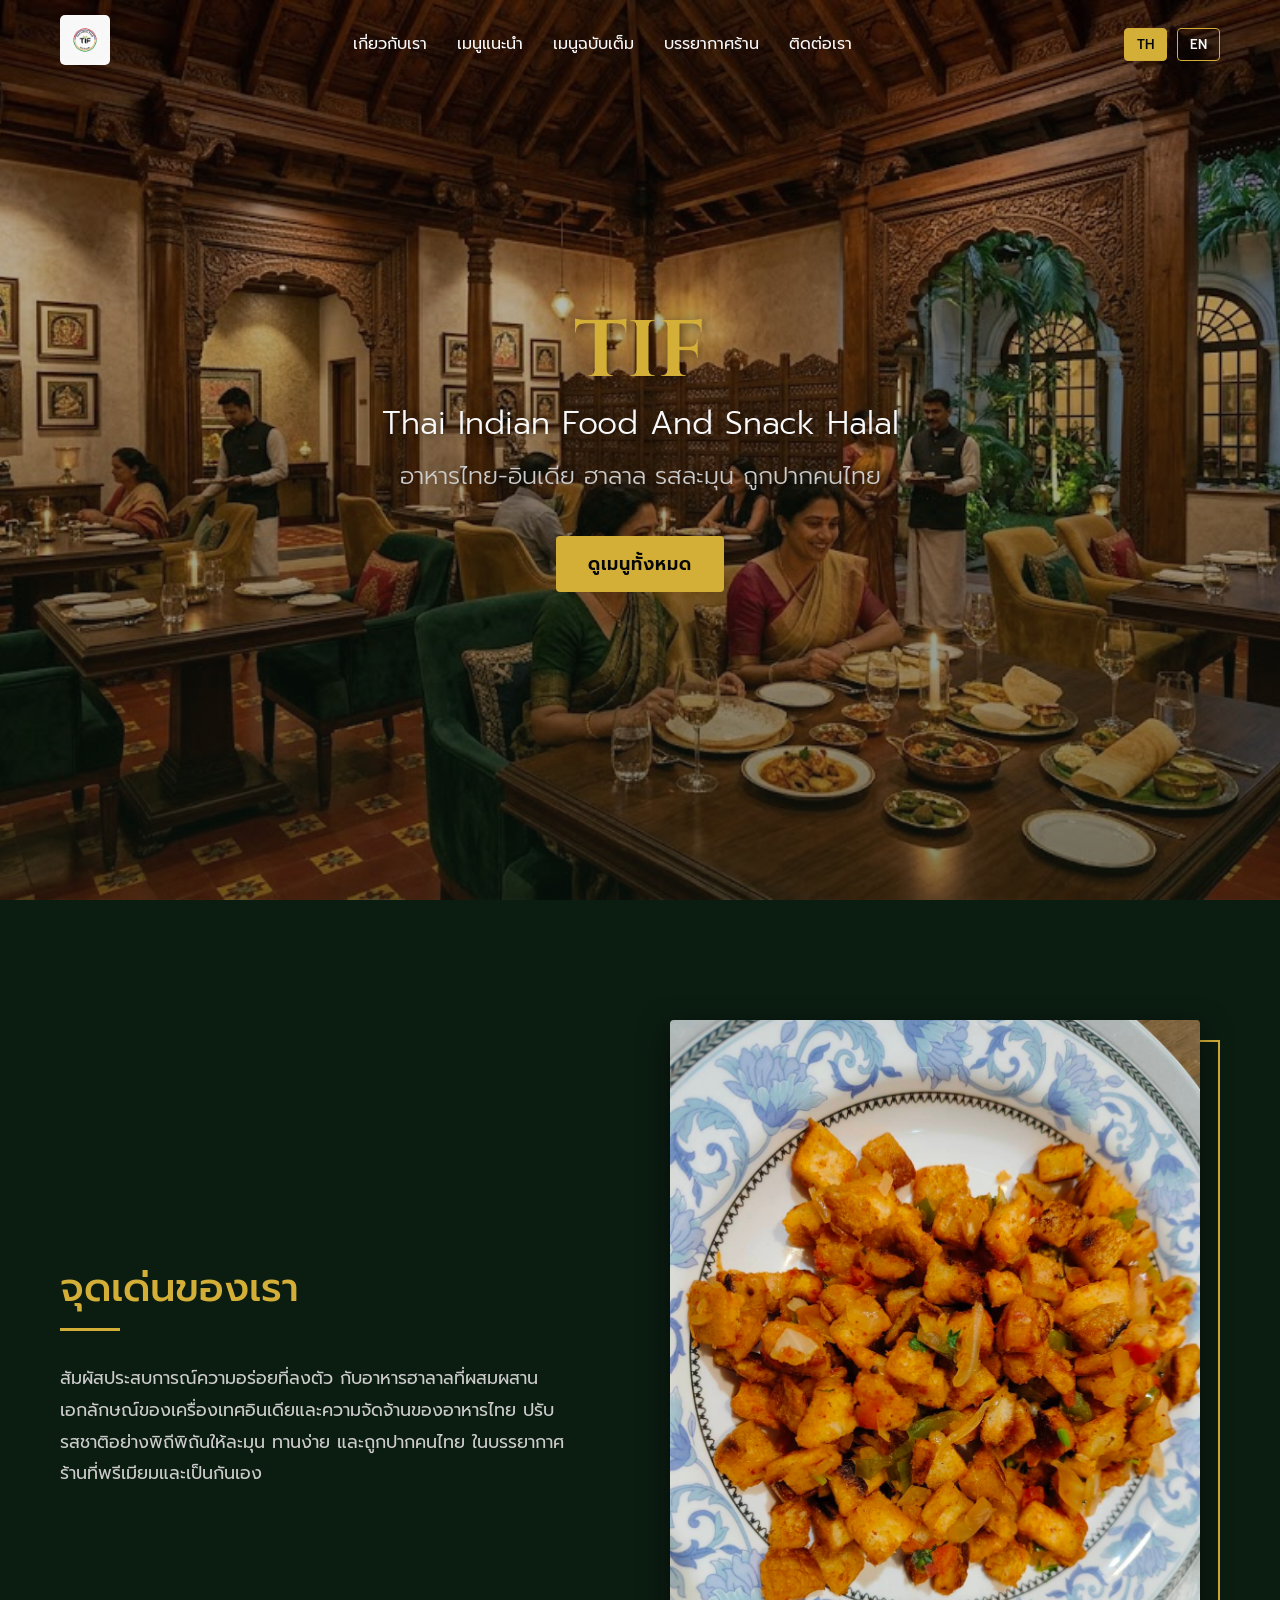
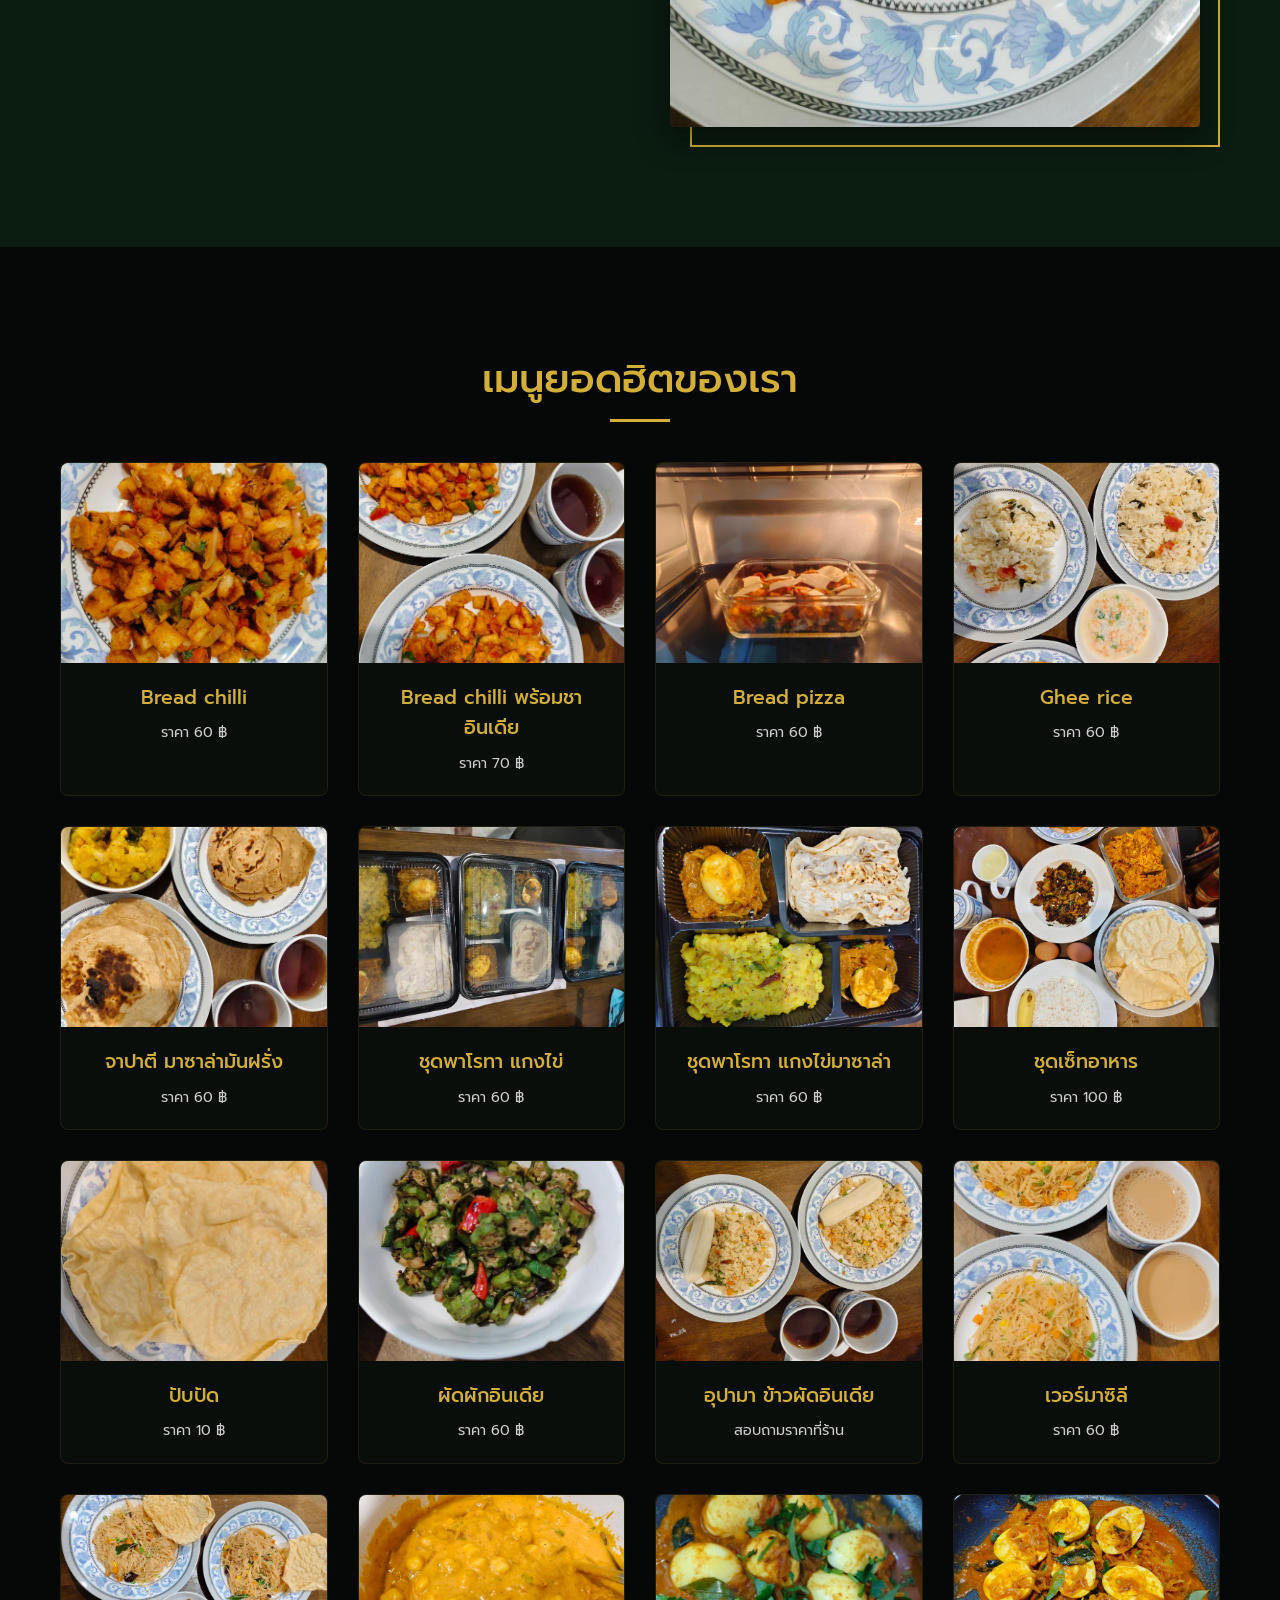
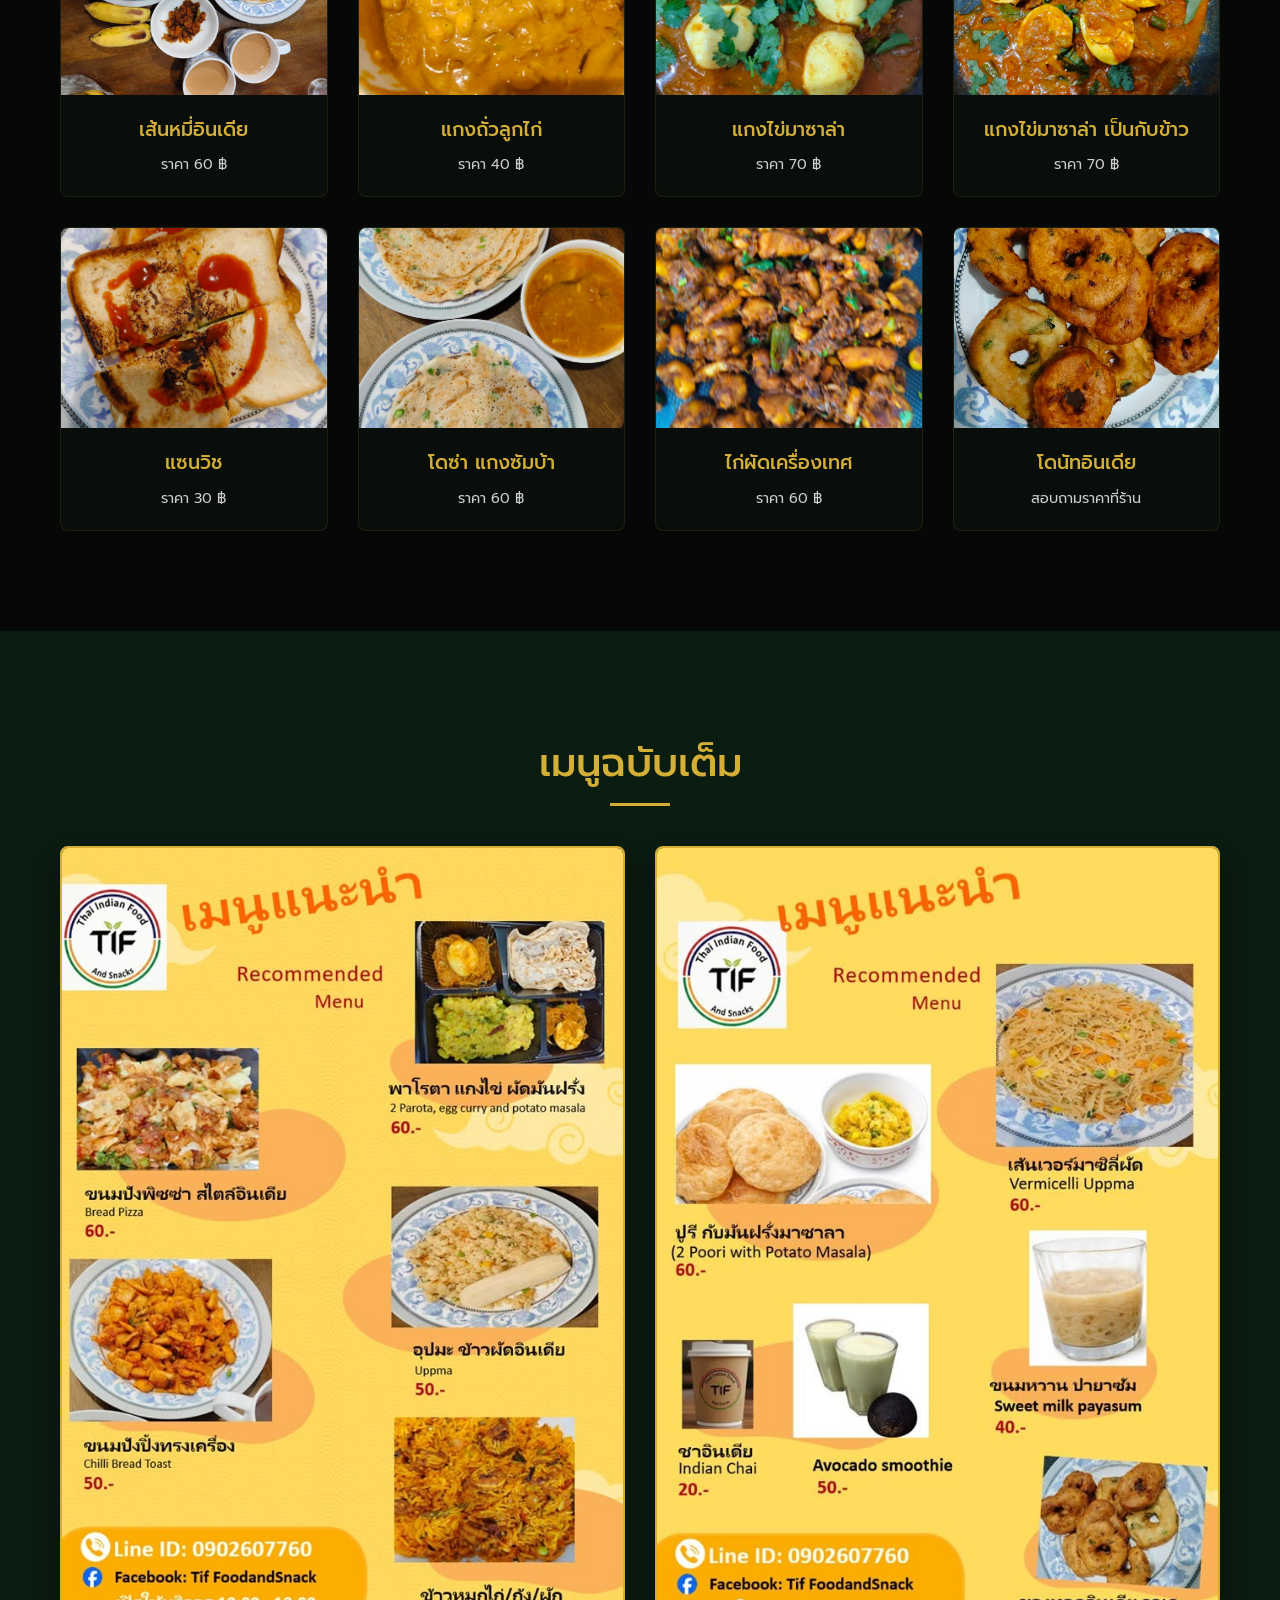
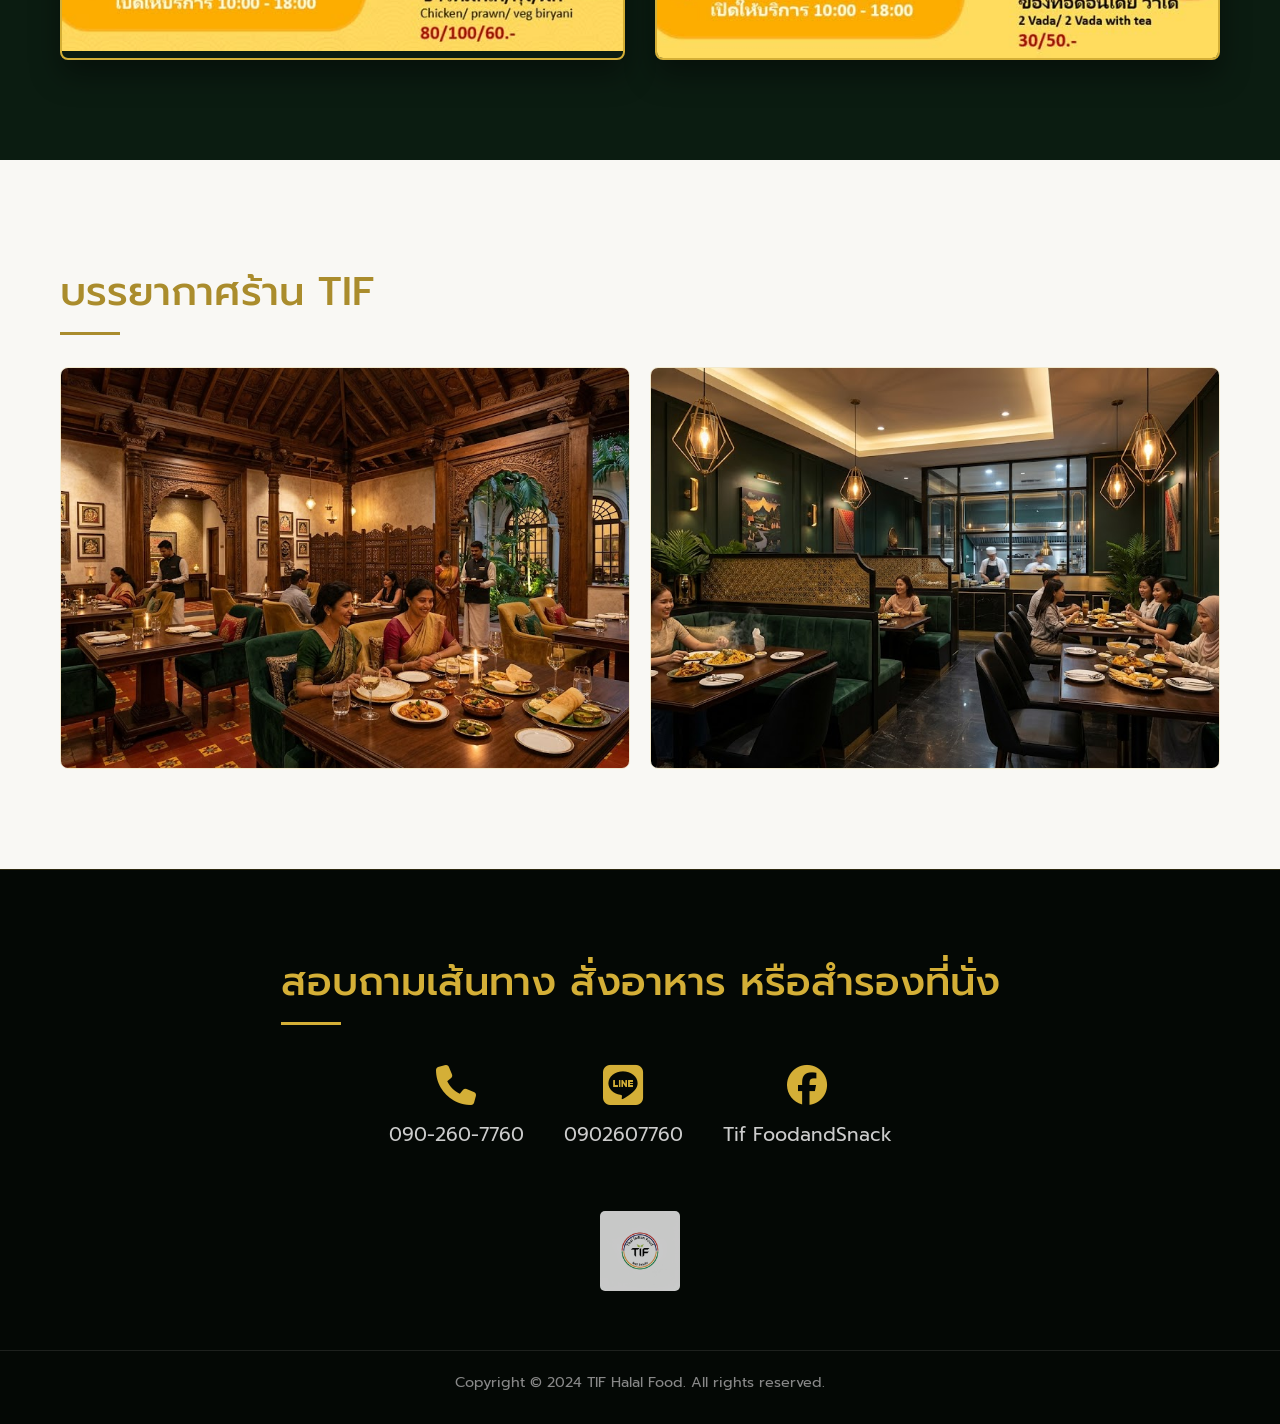
==== index.html @ 6d134c83 "first commit" ====
<!DOCTYPE html>
<html lang="th">
<head>
    <meta charset="UTF-8">
    <meta name="viewport" content="width=device-width, initial-scale=1.0">
    <title>TIF - Thai Indian Food And Snack Halal</title>
    <meta name="description" content="อาหารไทย-อินเดีย ฮาลาล รสละมุน ถูกปากคนไทย สัมผัสประสบการณ์ความอร่อยที่ลงตัวในบรรยากาศร้านที่พรีเมียม">
    <link rel="preconnect" href="https://fonts.googleapis.com">
    <link rel="preconnect" href="https://fonts.gstatic.com" crossorigin>
    <link href="https://fonts.googleapis.com/css2?family=Cinzel:wght@500;700&family=Prompt:wght@300;400;500;600&display=swap" rel="stylesheet">
    <link rel="stylesheet" href="https://cdnjs.cloudflare.com/ajax/libs/font-awesome/6.4.0/css/all.min.css">
    <link rel="stylesheet" href="style.css">
</head>
<body>
    <!-- Navbar -->
    <nav class="navbar">
        <div class="container nav-container">
            <a href="#" class="logo">
                <img src="LOGO.jpg" alt="TIF Logo">
            </a>
            <ul class="nav-links">
                <li><a href="#about" data-th="เกี่ยวกับเรา" data-en="About Us">เกี่ยวกับเรา</a></li>
                <li><a href="#recommended-menu" data-th="เมนูแนะนำ" data-en="Our Menus">เมนูแนะนำ</a></li>
                <li><a href="#full-menu" data-th="เมนูฉบับเต็ม" data-en="Full Menu">เมนูฉบับเต็ม</a></li>
                <li><a href="#atmosphere" data-th="บรรยากาศร้าน" data-en="Atmosphere">บรรยากาศร้าน</a></li>
                <li><a href="#contact" data-th="ติดต่อเรา" data-en="Contact Us">ติดต่อเรา</a></li>
            </ul>
            <div class="lang-switch">
                <button id="btn-th" class="active" onclick="switchLang('th')">TH</button>
                <button id="btn-en" onclick="switchLang('en')">EN</button>
            </div>
        </div>
    </nav>

    <!-- Section 1: Hero Banner -->
    <header class="hero" id="home">
        <div class="hero-overlay"></div>
        <div class="container hero-content">
            <h1 class="headline">TIF<br><span data-th="Thai Indian Food And Snack Halal" data-en="Thai Indian Food And Snack Halal">Thai Indian Food And Snack Halal</span></h1>
            <p class="sub-headline" data-th="อาหารไทย-อินเดีย ฮาลาล รสละมุน ถูกปากคนไทย" data-en="Halal Thai-Indian Cuisine, perfectly blended for the Thai palate">อาหารไทย-อินเดีย ฮาลาล รสละมุน ถูกปากคนไทย</p>
            <a href="#recommended-menu" class="cta-button" data-th="ดูเมนูทั้งหมด" data-en="View All Menus">ดูเมนูทั้งหมด</a>
        </div>
    </header>

    <!-- Section 2: About Us -->
    <section class="about" id="about">
        <div class="container about-container">
            <div class="about-text">
                <h2 class="section-title" data-th="จุดเด่นของเรา" data-en="Our Highlights">จุดเด่นของเรา</h2>
                <div class="title-separator"></div>
                <p data-th="สัมผัสประสบการณ์ความอร่อยที่ลงตัว กับอาหารฮาลาลที่ผสมผสานเอกลักษณ์ของเครื่องเทศอินเดียและความจัดจ้านของอาหารไทย ปรับรสชาติอย่างพิถีพิถันให้ละมุน ทานง่าย และถูกปากคนไทย ในบรรยากาศร้านที่พรีเมียมและเป็นกันเอง" data-en="Experience the perfect balance of flavors with our Halal cuisine that blends the unique spices of India with the bold tastes of Thailand. Meticulously adjusted for a smooth, easy-to-eat taste that pleases the Thai palate, all within a premium and friendly atmosphere.">สัมผัสประสบการณ์ความอร่อยที่ลงตัว กับอาหารฮาลาลที่ผสมผสานเอกลักษณ์ของเครื่องเทศอินเดียและความจัดจ้านของอาหารไทย ปรับรสชาติอย่างพิถีพิถันให้ละมุน ทานง่าย และถูกปากคนไทย ในบรรยากาศร้านที่พรีเมียมและเป็นกันเอง</p>
            </div>
            <div class="about-image-wrapper">
                <img src="เมนูอาหาร/Bread chilli 60 บาท.jpg" alt="TIF Signature Dish" class="about-image">
                <div class="gold-border"></div>
            </div>
        </div>
    </section>

    <!-- Section 3: Recommended Menu -->
    <section class="menu" id="recommended-menu">
        <div class="container">
            <h2 class="section-title center" data-th="เมนูยอดฮิตของเรา" data-en="Our Popular Menus">เมนูยอดฮิตของเรา</h2>
            <div class="title-separator center-sep"></div>
            
            <div class="menu-grid">
                <div class="menu-item"><div class="menu-img-wrapper"><img src="เมนูอาหาร/Bread chilli 60 บาท.jpg" alt="Bread chilli"></div><div class="menu-info"><h3 class="menu-name" data-th="Bread chilli" data-en="Bread chilli">Bread chilli</h3><p class="menu-desc" data-th="ราคา 60 ฿" data-en="Price 60 ฿">ราคา 60 ฿</p></div></div>
                <div class="menu-item"><div class="menu-img-wrapper"><img src="เมนูอาหาร/Bread chilli พร้อมชาอินเดีย 70 บาท.jpg" alt="Bread chilli พร้อมชาอินเดีย"></div><div class="menu-info"><h3 class="menu-name" data-th="Bread chilli พร้อมชาอินเดีย" data-en="Bread chilli with Indian Tea">Bread chilli พร้อมชาอินเดีย</h3><p class="menu-desc" data-th="ราคา 70 ฿" data-en="Price 70 ฿">ราคา 70 ฿</p></div></div>
                <div class="menu-item"><div class="menu-img-wrapper"><img src="เมนูอาหาร/Bread pizza 60 บาท.jpg" alt="Bread pizza"></div><div class="menu-info"><h3 class="menu-name" data-th="Bread pizza" data-en="Bread pizza">Bread pizza</h3><p class="menu-desc" data-th="ราคา 60 ฿" data-en="Price 60 ฿">ราคา 60 ฿</p></div></div>
                <div class="menu-item"><div class="menu-img-wrapper"><img src="เมนูอาหาร/Ghee rice 60 บาท.jpg" alt="Ghee rice"></div><div class="menu-info"><h3 class="menu-name" data-th="Ghee rice" data-en="Ghee rice">Ghee rice</h3><p class="menu-desc" data-th="ราคา 60 ฿" data-en="Price 60 ฿">ราคา 60 ฿</p></div></div>
                <div class="menu-item"><div class="menu-img-wrapper"><img src="เมนูอาหาร/จาปาตี มาซาล่ามันฝรั่ง 60 บาท.jpg" alt="จาปาตี มาซาล่ามันฝรั่ง"></div><div class="menu-info"><h3 class="menu-name" data-th="จาปาตี มาซาล่ามันฝรั่ง" data-en="Chapati Potato Masala">จาปาตี มาซาล่ามันฝรั่ง</h3><p class="menu-desc" data-th="ราคา 60 ฿" data-en="Price 60 ฿">ราคา 60 ฿</p></div></div>
                <div class="menu-item"><div class="menu-img-wrapper"><img src="เมนูอาหาร/ชุดพาโรทา แกงไข่ 60 บาท.jpg" alt="ชุดพาโรทา แกงไข่"></div><div class="menu-info"><h3 class="menu-name" data-th="ชุดพาโรทา แกงไข่" data-en="Parotha Set with Egg Curry">ชุดพาโรทา แกงไข่</h3><p class="menu-desc" data-th="ราคา 60 ฿" data-en="Price 60 ฿">ราคา 60 ฿</p></div></div>
                <div class="menu-item"><div class="menu-img-wrapper"><img src="เมนูอาหาร/ชุดพาโรทา แกงไข่มาซาล่า 60 บาท.jpg" alt="ชุดพาโรทา แกงไข่มาซาล่า"></div><div class="menu-info"><h3 class="menu-name" data-th="ชุดพาโรทา แกงไข่มาซาล่า" data-en="Parotha Set with Egg Masala">ชุดพาโรทา แกงไข่มาซาล่า</h3><p class="menu-desc" data-th="ราคา 60 ฿" data-en="Price 60 ฿">ราคา 60 ฿</p></div></div>
                <div class="menu-item"><div class="menu-img-wrapper"><img src="เมนูอาหาร/ชุดเซ็ทอาหาร 100.jpg" alt="ชุดเซ็ทอาหาร"></div><div class="menu-info"><h3 class="menu-name" data-th="ชุดเซ็ทอาหาร" data-en="Food Set 100">ชุดเซ็ทอาหาร</h3><p class="menu-desc" data-th="ราคา 100 ฿" data-en="Price 100 ฿">ราคา 100 ฿</p></div></div>
                <div class="menu-item"><div class="menu-img-wrapper"><img src="เมนูอาหาร/ปับปัด 10 บาท.jpg" alt="ปับปัด"></div><div class="menu-info"><h3 class="menu-name" data-th="ปับปัด" data-en="Papad">ปับปัด</h3><p class="menu-desc" data-th="ราคา 10 ฿" data-en="Price 10 ฿">ราคา 10 ฿</p></div></div>
                <div class="menu-item"><div class="menu-img-wrapper"><img src="เมนูอาหาร/ผัดผักอินเดีย 60 บาท.jpg" alt="ผัดผักอินเดีย"></div><div class="menu-info"><h3 class="menu-name" data-th="ผัดผักอินเดีย" data-en="Indian Stir-fried Vegetables">ผัดผักอินเดีย</h3><p class="menu-desc" data-th="ราคา 60 ฿" data-en="Price 60 ฿">ราคา 60 ฿</p></div></div>
                <div class="menu-item"><div class="menu-img-wrapper"><img src="เมนูอาหาร/อุปามา ข้าวผัดอินเดีย.jpg" alt="อุปามา ข้าวผัดอินเดีย"></div><div class="menu-info"><h3 class="menu-name" data-th="อุปามา ข้าวผัดอินเดีย" data-en="Upma Indian Fried Rice">อุปามา ข้าวผัดอินเดีย</h3><p class="menu-desc" data-th="สอบถามราคาที่ร้าน" data-en="Ask for price">สอบถามราคาที่ร้าน</p></div></div>
                <div class="menu-item"><div class="menu-img-wrapper"><img src="เมนูอาหาร/เวอร์มาซิลี 60.jpg" alt="เวอร์มาซิลี"></div><div class="menu-info"><h3 class="menu-name" data-th="เวอร์มาซิลี" data-en="Vermicelli">เวอร์มาซิลี</h3><p class="menu-desc" data-th="ราคา 60 ฿" data-en="Price 60 ฿">ราคา 60 ฿</p></div></div>
                <div class="menu-item"><div class="menu-img-wrapper"><img src="เมนูอาหาร/เส้นหมี่อินเดีย 60 บาท.jpg" alt="เส้นหมี่อินเดีย"></div><div class="menu-info"><h3 class="menu-name" data-th="เส้นหมี่อินเดีย" data-en="Indian Rice Noodles">เส้นหมี่อินเดีย</h3><p class="menu-desc" data-th="ราคา 60 ฿" data-en="Price 60 ฿">ราคา 60 ฿</p></div></div>
                <div class="menu-item"><div class="menu-img-wrapper"><img src="เมนูอาหาร/แกงถั่วลูกไก่ 40 บาท.jpg" alt="แกงถั่วลูกไก่"></div><div class="menu-info"><h3 class="menu-name" data-th="แกงถั่วลูกไก่" data-en="Chickpea Curry">แกงถั่วลูกไก่</h3><p class="menu-desc" data-th="ราคา 40 ฿" data-en="Price 40 ฿">ราคา 40 ฿</p></div></div>
                <div class="menu-item"><div class="menu-img-wrapper"><img src="เมนูอาหาร/แกงไข่มาซาล่า 70 บาท.jpg" alt="แกงไข่มาซาล่า"></div><div class="menu-info"><h3 class="menu-name" data-th="แกงไข่มาซาล่า" data-en="Egg Masala">แกงไข่มาซาล่า</h3><p class="menu-desc" data-th="ราคา 70 ฿" data-en="Price 70 ฿">ราคา 70 ฿</p></div></div>
                <div class="menu-item"><div class="menu-img-wrapper"><img src="เมนูอาหาร/แกงไข่มาซาล่า เป็นกับข้าว 70 บาท.jpg" alt="แกงไข่มาซาล่า เป็นกับข้าว"></div><div class="menu-info"><h3 class="menu-name" data-th="แกงไข่มาซาล่า เป็นกับข้าว" data-en="Egg Masala (Side Dish)">แกงไข่มาซาล่า เป็นกับข้าว</h3><p class="menu-desc" data-th="ราคา 70 ฿" data-en="Price 70 ฿">ราคา 70 ฿</p></div></div>
                <div class="menu-item"><div class="menu-img-wrapper"><img src="เมนูอาหาร/แซนวิช 30 บาท.jpg" alt="แซนวิช"></div><div class="menu-info"><h3 class="menu-name" data-th="แซนวิช" data-en="Sandwich">แซนวิช</h3><p class="menu-desc" data-th="ราคา 30 ฿" data-en="Price 30 ฿">ราคา 30 ฿</p></div></div>
                <div class="menu-item"><div class="menu-img-wrapper"><img src="เมนูอาหาร/โดซ่า แกงซัมบ้า 60 บาท.jpg" alt="โดซ่า แกงซัมบ้า"></div><div class="menu-info"><h3 class="menu-name" data-th="โดซ่า แกงซัมบ้า" data-en="Dosa Sambar">โดซ่า แกงซัมบ้า</h3><p class="menu-desc" data-th="ราคา 60 ฿" data-en="Price 60 ฿">ราคา 60 ฿</p></div></div>
                <div class="menu-item"><div class="menu-img-wrapper"><img src="เมนูอาหาร/ไก่ผัดเครื่องเทศ 60 บาท.jpg" alt="ไก่ผัดเครื่องเทศ"></div><div class="menu-info"><h3 class="menu-name" data-th="ไก่ผัดเครื่องเทศ" data-en="Spicy Stir-fried Chicken">ไก่ผัดเครื่องเทศ</h3><p class="menu-desc" data-th="ราคา 60 ฿" data-en="Price 60 ฿">ราคา 60 ฿</p></div></div>
                <div class="menu-item"><div class="menu-img-wrapper"><img src="เมนูอาหาร/โดนัทอินเดีย.jpg" alt="โดนัทอินเดีย"></div><div class="menu-info"><h3 class="menu-name" data-th="โดนัทอินเดีย" data-en="Indian Donut">โดนัทอินเดีย</h3><p class="menu-desc" data-th="สอบถามราคาที่ร้าน" data-en="Ask for price">สอบถามราคาที่ร้าน</p></div></div>
            </div>
        </div>
    </section>

    <!-- Section 3.5: Full Menu Pages -->
    <section class="full-menu" id="full-menu" style="padding: 100px 0; background-color: var(--dark-green);">
        <div class="container">
            <h2 class="section-title center" data-th="เมนูฉบับเต็ม" data-en="Full Menu">เมนูฉบับเต็ม</h2>
            <div class="title-separator center-sep"></div>
            
            <div class="gallery" style="margin-top: 40px; display: grid; grid-template-columns: repeat(auto-fit, minmax(300px, 1fr)); gap: 30px;">
                <div class="gallery-item large" style="border-radius: 8px; overflow: hidden; box-shadow: 0 15px 30px rgba(0,0,0,0.4); border: 2px solid var(--gold);">
                    <img src="เมนูอาหาร/เมนูหน้า 1.jpg" alt="Menu Page 1" style="width: 100%; height: auto; display: block;">
                </div>
                <div class="gallery-item large" style="border-radius: 8px; overflow: hidden; box-shadow: 0 15px 30px rgba(0,0,0,0.4); border: 2px solid var(--gold);">
                    <img src="เมนูอาหาร/เมนูหน้า 2.jpg" alt="Menu Page 2" style="width: 100%; height: auto; display: block;">
                </div>
            </div>
        </div>
    </section>

    <!-- Section 4: Vibe & Atmosphere -->
    <section class="atmosphere" id="atmosphere">
        <div class="container">
            <h2 class="section-title" data-th="บรรยากาศร้าน TIF" data-en="TIF Atmosphere">บรรยากาศร้าน TIF</h2>
            <div class="title-separator"></div>
            
            <div class="gallery">
                <div class="gallery-item large">
                    <img src="บรรยากาศร้าน/bb74cbf7-3cf3-4d37-b6d0-f11e3adaee98.jpeg" alt="TIF Atmosphere">
                </div>
                <div class="gallery-item large">
                    <img src="บรรยากาศร้าน/e9f5ef8e-26e0-4603-b6d1-51b7d54a6b9b.jpeg" alt="TIF Atmosphere">
                </div>
            </div>
        </div>
    </section>

    <!-- Section 5: Contact Us & Footer -->
    <footer class="contact-footer" id="contact">
        <div class="container footer-container">
            <div class="footer-content">
                <h2 class="section-title" data-th="สอบถามเส้นทาง สั่งอาหาร หรือสำรองที่นั่ง" data-en="For directions, ordering, or reservations">สอบถามเส้นทาง สั่งอาหาร หรือสำรองที่นั่ง</h2>
                <div class="title-separator center-sep" style="margin-left: 0; margin-right: 0;"></div>
                
                <div class="contact-info">
                    <a href="tel:0902607760" class="contact-item">
                        <i class="fa-solid fa-phone"></i>
                        <span>090-260-7760</span>
                    </a>
                    <a href="https://line.me/ti/p/~0902607760" target="_blank" class="contact-item">
                        <i class="fa-brands fa-line"></i>
                        <span>0902607760</span>
                    </a>
                    <a href="https://www.facebook.com/share/1BJpetgB6M/" target="_blank" class="contact-item">
                        <i class="fa-brands fa-facebook"></i>
                        <span>Tif FoodandSnack</span>
                    </a>
                </div>
            </div>
            <div class="footer-logo">
                <img src="LOGO.jpg" alt="TIF Logo">
            </div>
        </div>
        <div class="copyright">
            <p>Copyright &copy; 2024 TIF Halal Food. All rights reserved.</p>
        </div>
    </footer>

    <script>
        // Smooth scrolling for anchor links
        document.querySelectorAll('a[href^="#"]').forEach(anchor => {
            anchor.addEventListener('click', function (e) {
                e.preventDefault();
                document.querySelector(this.getAttribute('href')).scrollIntoView({
                    behavior: 'smooth'
                });
            });
        });

        // Navbar solid color on scroll
        window.addEventListener('scroll', () => {
            const nav = document.querySelector('.navbar');
            if (window.scrollY > 50) {
                nav.classList.add('scrolled');
            } else {
                nav.classList.remove('scrolled');
            }
        });

        // Language Switcher Logic
        function switchLang(lang) {
            document.querySelectorAll('[data-' + lang + ']').forEach(el => {
                el.textContent = el.getAttribute('data-' + lang);
            });
            document.querySelectorAll('.lang-switch button').forEach(btn => btn.classList.remove('active'));
            document.getElementById('btn-' + lang).classList.add('active');
            localStorage.setItem('tif-lang', lang);
        }

        // Initialize language
        const savedLang = localStorage.getItem('tif-lang') || 'th';
        switchLang(savedLang);
    </script>
</body>
</html>
---- style.css ----
:root {
    --dark-green: #0b1c11; /* Very dark green */
    --black: #050806;
    --gold: #d4af37;
    --gold-light: #f3e5ab;
    --gold-dark: #aa8c2c;
    --white: #f8f9fa;
    --gray: #cccccc;
    --font-heading-en: 'Cinzel', serif;
    --font-body: 'Prompt', sans-serif;
    --transition: all 0.3s ease;
}

* {
    margin: 0;
    padding: 0;
    box-sizing: border-box;
}

html {
    scroll-behavior: smooth;
}

body {
    font-family: var(--font-body);
    background-color: var(--black);
    color: var(--white);
    line-height: 1.6;
    overflow-x: hidden;
}

h1, h2, h3, h4, h5, h6 {
    font-weight: 500;
}

a {
    text-decoration: none;
    color: var(--white);
    transition: var(--transition);
}

.container {
    max-width: 1200px;
    margin: 0 auto;
    padding: 0 20px;
}

/* Typography & Titles */
.section-title {
    font-size: 2.5rem;
    color: var(--gold);
    margin-bottom: 0.5rem;
    display: inline-block;
}

.section-title.center {
    display: block;
    text-align: center;
}

.subtitle {
    font-family: var(--font-heading-en);
    font-size: 1.5rem;
    color: var(--white);
    opacity: 0.8;
    display: block;
    margin-top: 5px;
}

.title-separator {
    height: 3px;
    width: 60px;
    background-color: var(--gold);
    margin-bottom: 2rem;
}

.title-separator.center-sep {
    margin: 0 auto 2.5rem auto;
}

/* Buttons */
.cta-button {
    display: inline-block;
    padding: 12px 30px;
    background-color: var(--gold);
    color: var(--black);
    font-weight: 600;
    font-size: 1.1rem;
    border-radius: 4px;
    text-transform: uppercase;
    letter-spacing: 1px;
    border: 2px solid var(--gold);
    transition: var(--transition);
}

.cta-button:hover {
    background-color: transparent;
    color: var(--gold);
}

/* Navbar */
.navbar {
    position: fixed;
    top: 0;
    width: 100%;
    z-index: 1000;
    padding: 15px 0;
    transition: var(--transition);
}

.navbar.scrolled {
    background-color: rgba(11, 28, 17, 0.95);
    box-shadow: 0 2px 10px rgba(0, 0, 0, 0.5);
    backdrop-filter: blur(5px);
}

.nav-container {
    display: flex;
    justify-content: space-between;
    align-items: center;
}

.logo img {
    height: 50px;
    border-radius: 5px;
}

.nav-links {
    list-style: none;
    display: flex;
    gap: 30px;
}

.nav-links li a {
    font-size: 1rem;
    font-weight: 400;
    text-transform: uppercase;
    position: relative;
}

.nav-links li a::after {
    content: '';
    position: absolute;
    width: 0;
    height: 2px;
    bottom: -5px;
    left: 0;
    background-color: var(--gold);
    transition: var(--transition);
}

.nav-links li a:hover {
    color: var(--gold);
}

.nav-links li a:hover::after {
    width: 100%;
}

/* Hero Section */
.hero {
    position: relative;
    height: 100vh;
    min-height: 600px;
    display: flex;
    align-items: center;
    justify-content: center;
    background: url('บรรยากาศร้าน/bb74cbf7-3cf3-4d37-b6d0-f11e3adaee98.jpeg') center center/cover no-repeat;
    text-align: center;
}

.hero-overlay {
    position: absolute;
    top: 0;
    left: 0;
    width: 100%;
    height: 100%;
    background: linear-gradient(to bottom, rgba(5, 8, 6, 0.2) 0%, rgba(11, 28, 17, 0.5) 100%);
    z-index: 1;
}

.hero-content {
    position: relative;
    z-index: 2;
    max-width: 800px;
    padding: 0 20px;
}

.headline {
    font-family: var(--font-heading-en);
    font-size: 5rem;
    font-weight: 700;
    color: var(--gold);
    margin-bottom: 1rem;
    line-height: 1.1;
    text-shadow: 2px 2px 10px rgba(0,0,0,0.5);
}

.headline span {
    font-family: var(--font-body);
    font-size: 2rem;
    font-weight: 300;
    color: var(--white);
    display: block;
    margin-top: 10px;
}

.sub-headline {
    font-size: 1.5rem;
    color: var(--gray);
    margin-bottom: 40px;
    font-weight: 300;
}

/* About Section */
.about {
    padding: 100px 0;
    background-color: var(--dark-green);
    position: relative;
}

.about-container {
    display: flex;
    align-items: center;
    gap: 60px;
}

.about-text {
    flex: 1;
}

.about-text p {
    font-size: 1.1rem;
    color: var(--gray);
    line-height: 1.8;
}

.about-image-wrapper {
    flex: 1;
    position: relative;
    padding: 20px;
}

.about-image {
    width: 100%;
    border-radius: 4px;
    display: block;
    position: relative;
    z-index: 2;
    box-shadow: 0 10px 30px rgba(0,0,0,0.5);
}

.gold-border {
    position: absolute;
    top: 0;
    left: 0;
    width: calc(100% - 40px);
    height: calc(100% - 40px);
    border: 2px solid var(--gold);
    z-index: 1;
    transform: translate(40px, 40px);
}

/* Menu Section */
.menu {
    padding: 100px 0;
    background-color: var(--black);
}

.menu-grid {
    display: grid;
    grid-template-columns: repeat(auto-fill, minmax(250px, 1fr));
    gap: 30px;
}

.menu-item {
    background-color: #0a0e0b;
    border-radius: 8px;
    overflow: hidden;
    transition: var(--transition);
    border: 1px solid rgba(212, 175, 55, 0.1);
}

.menu-item:hover {
    transform: translateY(-10px);
    box-shadow: 0 15px 30px rgba(0, 0, 0, 0.8);
    border-color: rgba(212, 175, 55, 0.5);
}

.menu-img-wrapper {
    height: 200px;
    overflow: hidden;
}

.menu-img-wrapper img {
    width: 100%;
    height: 100%;
    object-fit: cover;
    transition: transform 0.5s ease;
}

.menu-item:hover .menu-img-wrapper img {
    transform: scale(1.1);
}

.menu-info {
    padding: 20px;
    text-align: center;
}

.menu-name {
    color: var(--gold);
    font-size: 1.2rem;
    margin-bottom: 8px;
}

.menu-desc {
    color: var(--gray);
    font-size: 0.9rem;
}

/* Atmosphere Section */
.atmosphere {
    padding: 100px 0;
    background-color: #f9f8f4;
}

.atmosphere .section-title {
    color: var(--gold-dark);
}

.atmosphere .title-separator {
    background-color: var(--gold-dark);
}

.gallery {
    display: grid;
    grid-template-columns: repeat(2, 1fr);
    gap: 20px;
}

.gallery-item {
    border-radius: 8px;
    overflow: hidden;
    position: relative;
    border: 1px solid rgba(212, 175, 55, 0.2);
}

.gallery-item img {
    width: 100%;
    height: 400px;
    object-fit: cover;
    display: block;
    transition: transform 0.5s ease;
}

.gallery-item:hover img {
    transform: scale(1.05);
}

/* Footer & Contact */
.contact-footer {
    padding: 80px 0 30px;
    background-color: #040805;
    text-align: center;
    border-top: 1px solid rgba(212, 175, 55, 0.2);
}

.footer-container {
    display: flex;
    flex-direction: column;
    align-items: center;
    margin-bottom: 50px;
}

.contact-info {
    display: flex;
    justify-content: center;
    gap: 40px;
    margin-top: 30px;
    flex-wrap: wrap;
}

.contact-item {
    display: flex;
    flex-direction: column;
    align-items: center;
    gap: 15px;
    font-size: 1.2rem;
}

.contact-item i {
    font-size: 2.5rem;
    color: var(--gold);
    transition: var(--transition);
}

.contact-item:hover i {
    transform: translateY(-5px);
    color: var(--white);
}

.contact-item span {
    color: var(--gray);
    transition: var(--transition);
}

.contact-item:hover span {
    color: var(--gold);
}

.footer-logo {
    margin-top: 60px;
}

.footer-logo img {
    height: 80px;
    border-radius: 5px;
    opacity: 0.8;
}

.copyright {
    border-top: 1px solid rgba(255,255,255,0.1);
    padding-top: 20px;
    color: #888;
    font-size: 0.9rem;
}

/* Language Switcher */
.lang-switch {
    display: flex;
    gap: 10px;
    margin-left: 30px;
}

.lang-switch button {
    background: transparent;
    border: 1px solid var(--gold);
    color: var(--white);
    padding: 5px 12px;
    border-radius: 4px;
    cursor: pointer;
    font-family: var(--font-body);
    font-weight: 500;
    transition: var(--transition);
}

.lang-switch button.active, .lang-switch button:hover {
    background: var(--gold);
    color: var(--black);
}

/* Responsive Design */
@media (max-width: 992px) {
    .headline { font-size: 4rem; }
    .headline span { font-size: 1.5rem; }
    .about-container { flex-direction: column; }
    .gold-border { transform: translate(20px, 20px); }
    .gallery { grid-template-columns: 1fr; }
    .gallery-item img { height: 300px; }
}

@media (max-width: 768px) {
    .nav-links { display: none; } /* Simple mobile hidden nav for now */
    .lang-switch { margin-left: auto; }
    .headline { font-size: 3rem; }
    .sub-headline { font-size: 1.2rem; }
    .section-title { font-size: 2rem; }
    .contact-info { gap: 20px; flex-direction: column; }
}
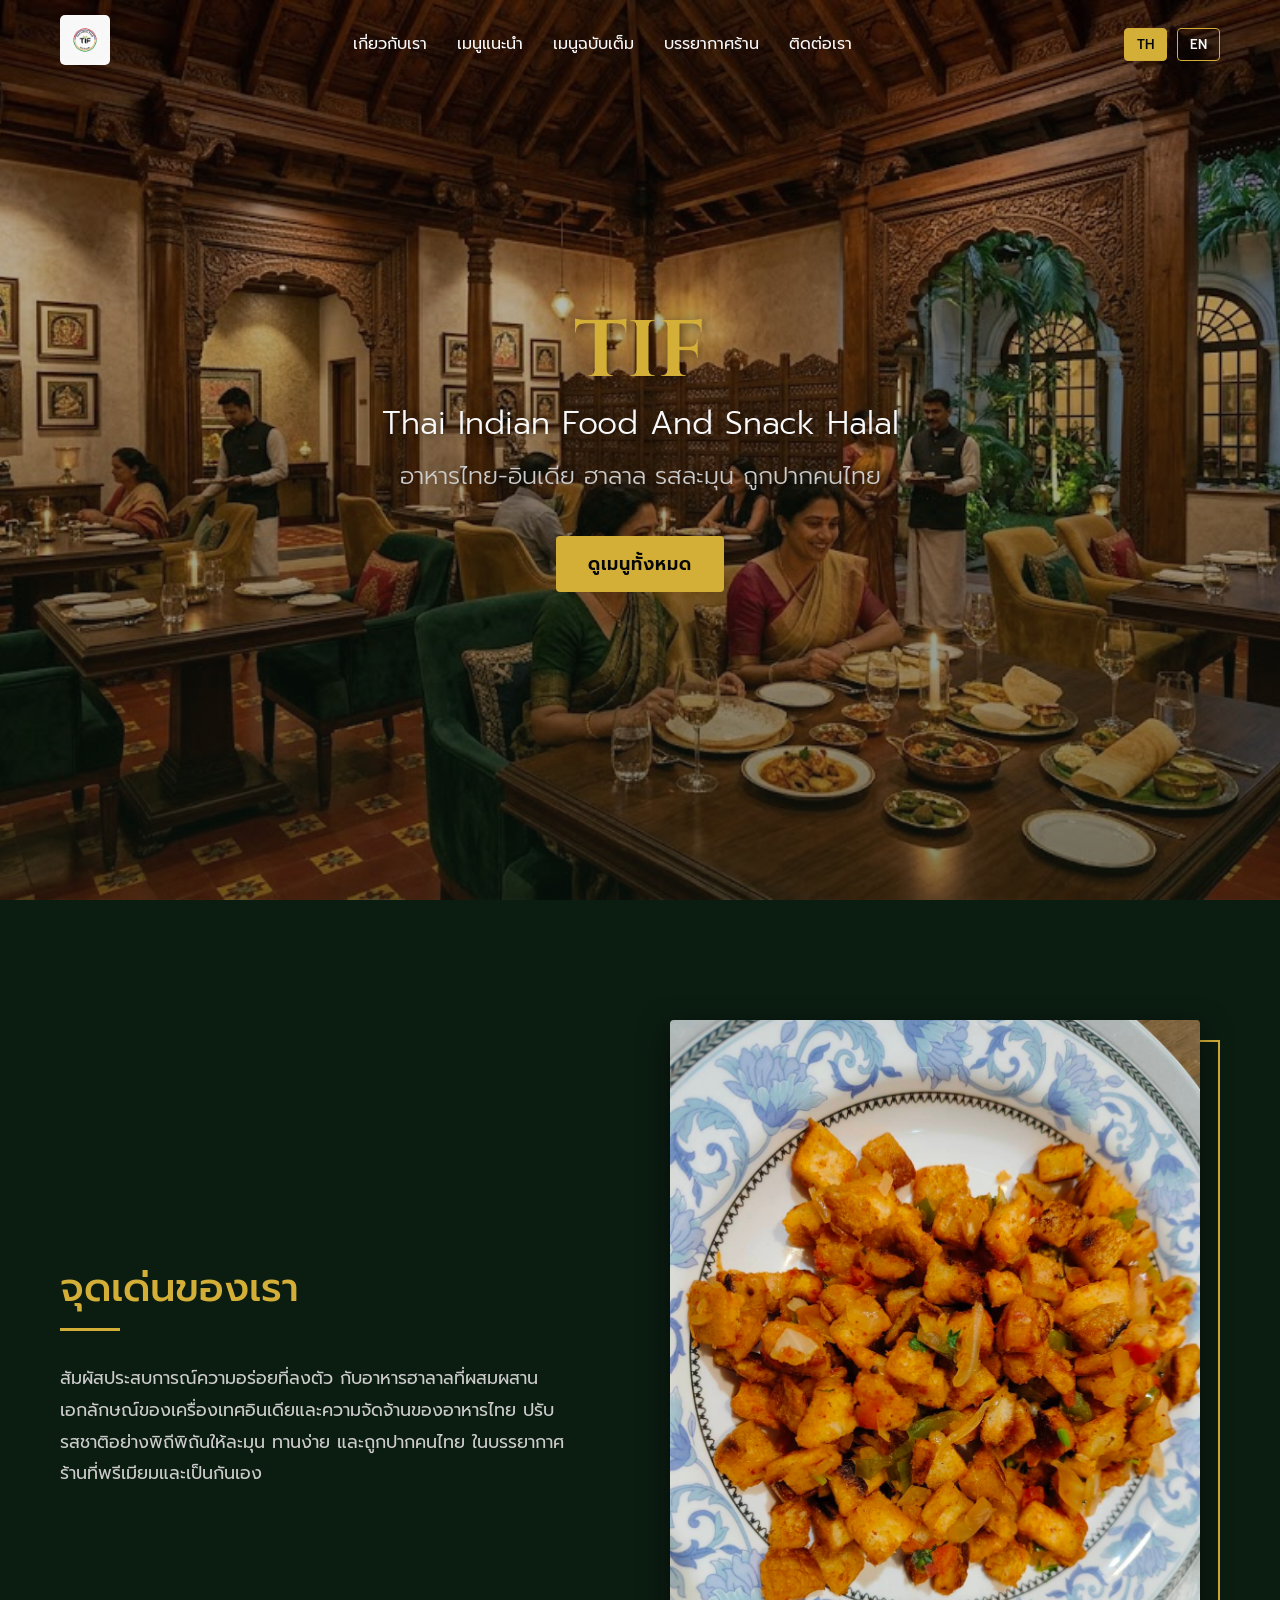
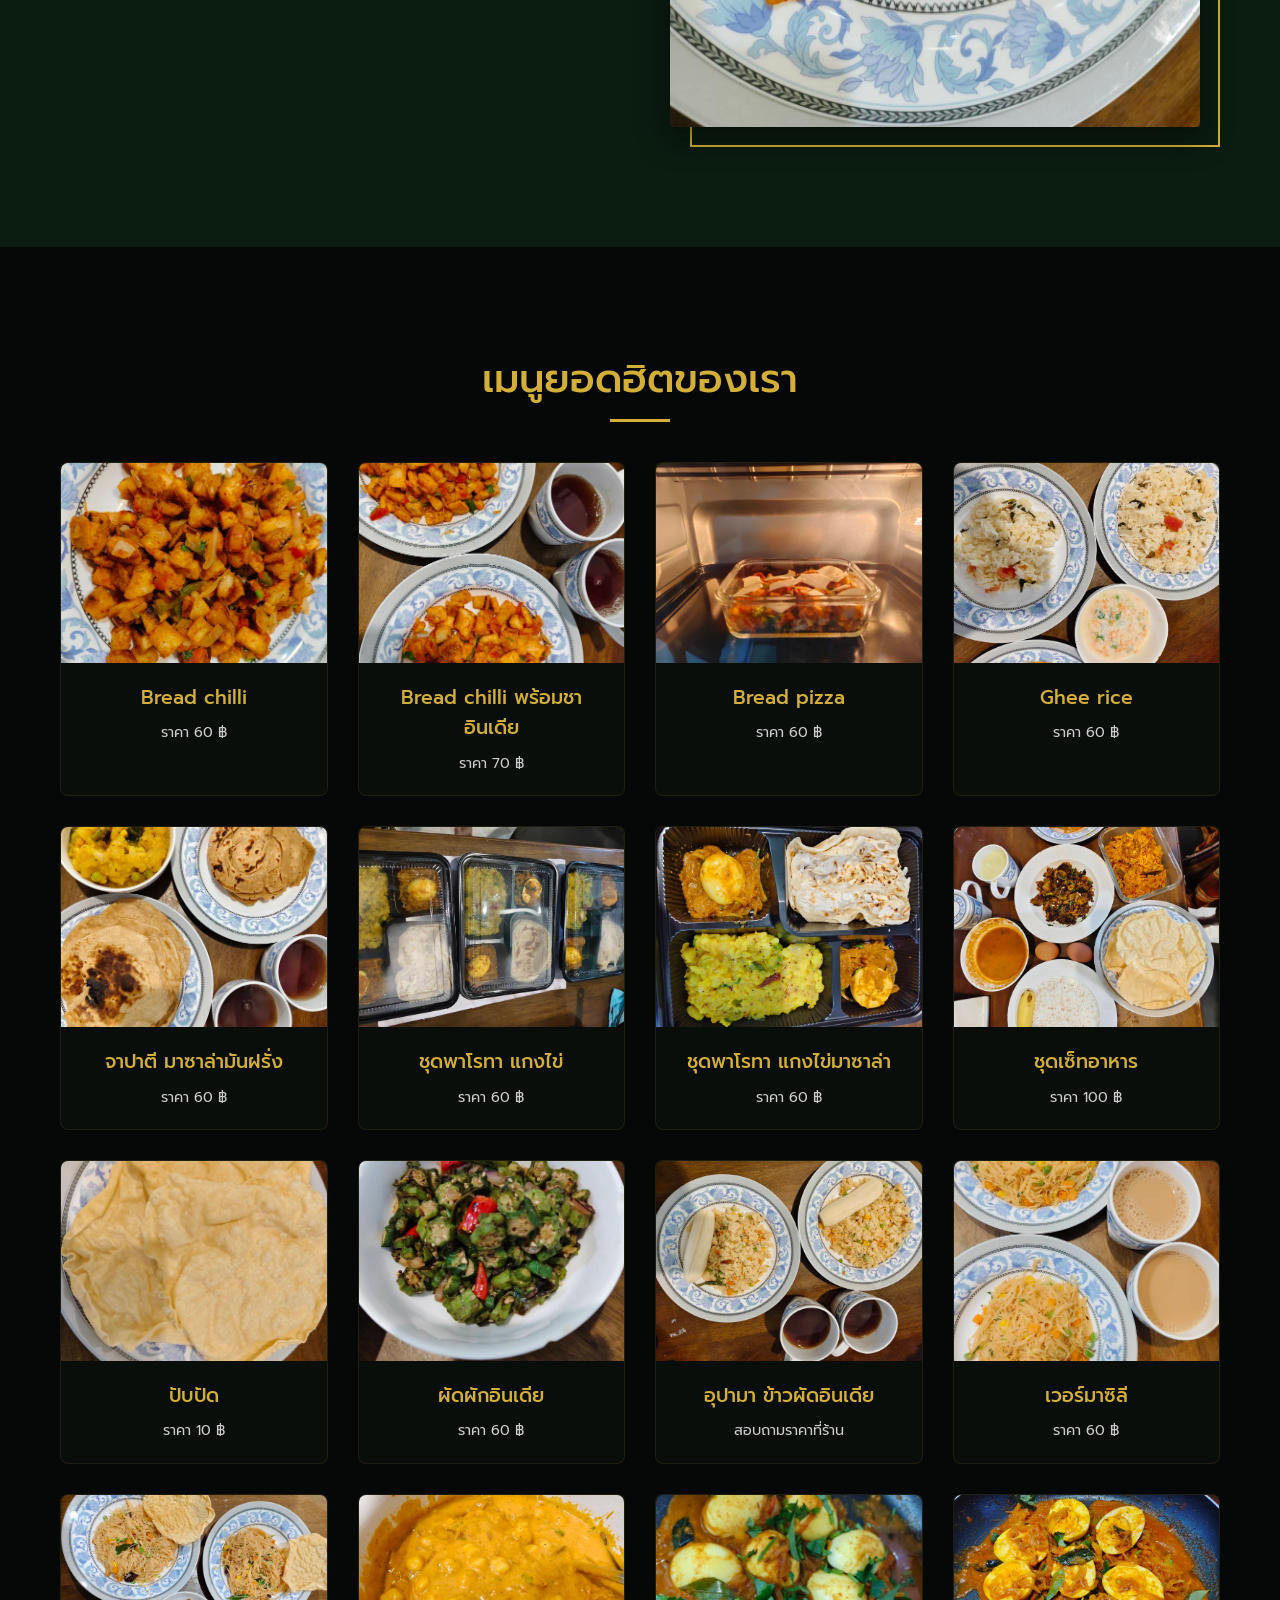
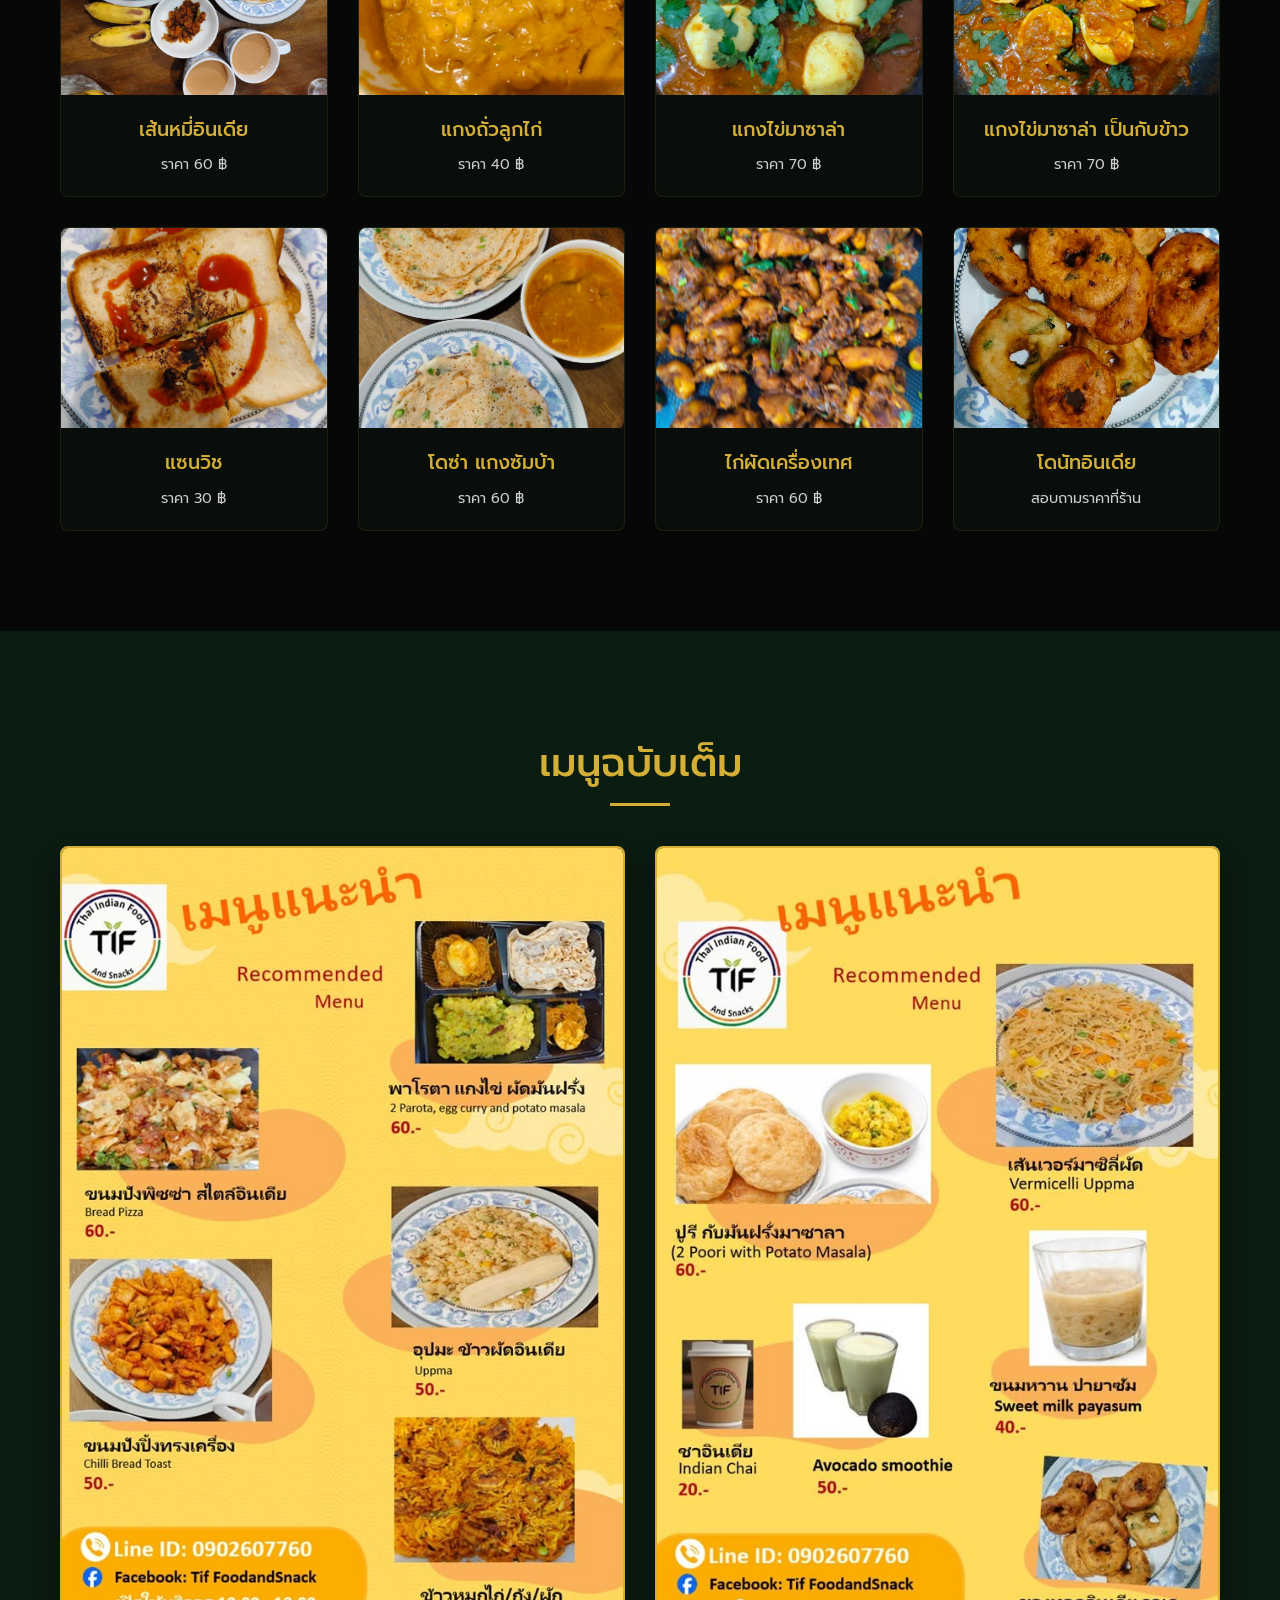
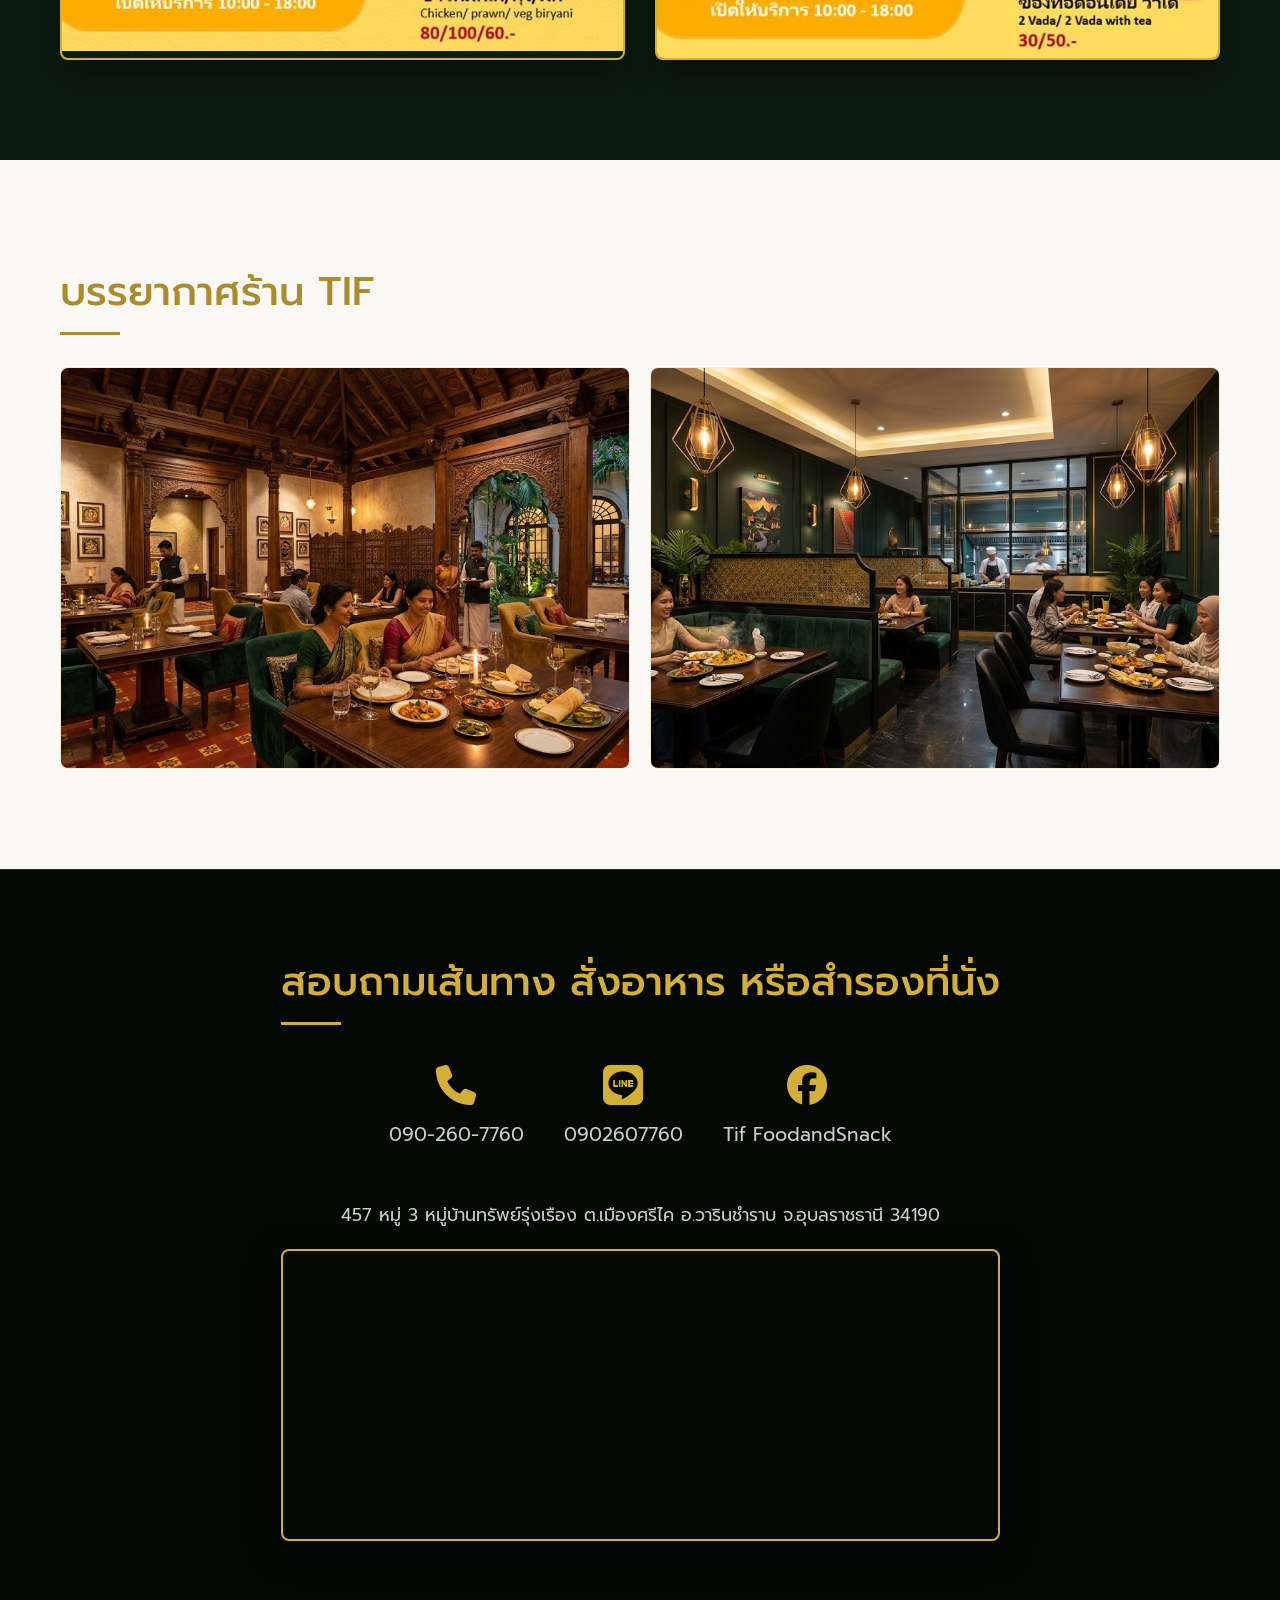
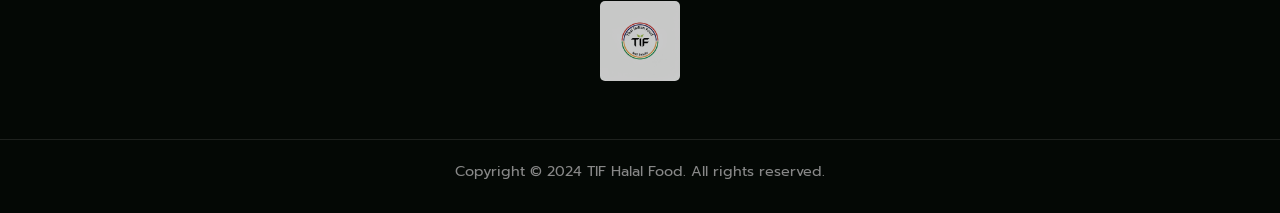
==== commit 61aa1f90: "Add Google Maps and Address" ====
--- a/index.html
+++ b/index.html
@@ -143,6 +143,16 @@
                         <span>Tif FoodandSnack</span>
                     </a>
                 </div>
+
+                <div class="address-map" style="margin-top: 50px; text-align: center; width: 100%;">
+                    <p style="color: var(--gray); font-size: 1.1rem; margin-bottom: 20px; line-height: 1.6;" data-th="457 หมู่ 3 หมู่บ้านทรัพย์รุ่งเรือง ต.เมืองศรีไค อ.วารินชำราบ จ.อุบลราชธานี 34190" data-en="457 Moo 3, Sap Rung Rueang Village, Mueang Si Khai, Warin Chamrap, Ubon Ratchathani 34190">
+                        <i class="fa-solid fa-location-dot" style="color: var(--gold); margin-right: 10px;"></i>
+                        457 หมู่ 3 หมู่บ้านทรัพย์รุ่งเรือง ต.เมืองศรีไค อ.วารินชำราบ จ.อุบลราชธานี 34190
+                    </p>
+                    <div class="map-responsive" style="overflow:hidden; padding-bottom:40%; position:relative; height:0; border: 2px solid var(--gold); border-radius: 8px; width: 100%; max-width: 800px; margin: 0 auto; box-shadow: 0 10px 30px rgba(0,0,0,0.5);">
+                        <iframe src="https://maps.google.com/maps?q=457%20หมู่%203%20หมู่บ้านทรัพย์รุ่งเรือง%20ต.เมืองศรีไค%20อ.วารินชำราบ%20จ.อุบลราชธานี%2034190&t=&z=15&ie=UTF8&iwloc=&output=embed" width="100%" height="100%" style="left:0; top:0; height:100%; width:100%; position:absolute; border:0;" allowfullscreen="" loading="lazy" referrerpolicy="no-referrer-when-downgrade"></iframe>
+                    </div>
+                </div>
             </div>
             <div class="footer-logo">
                 <img src="LOGO.jpg" alt="TIF Logo">
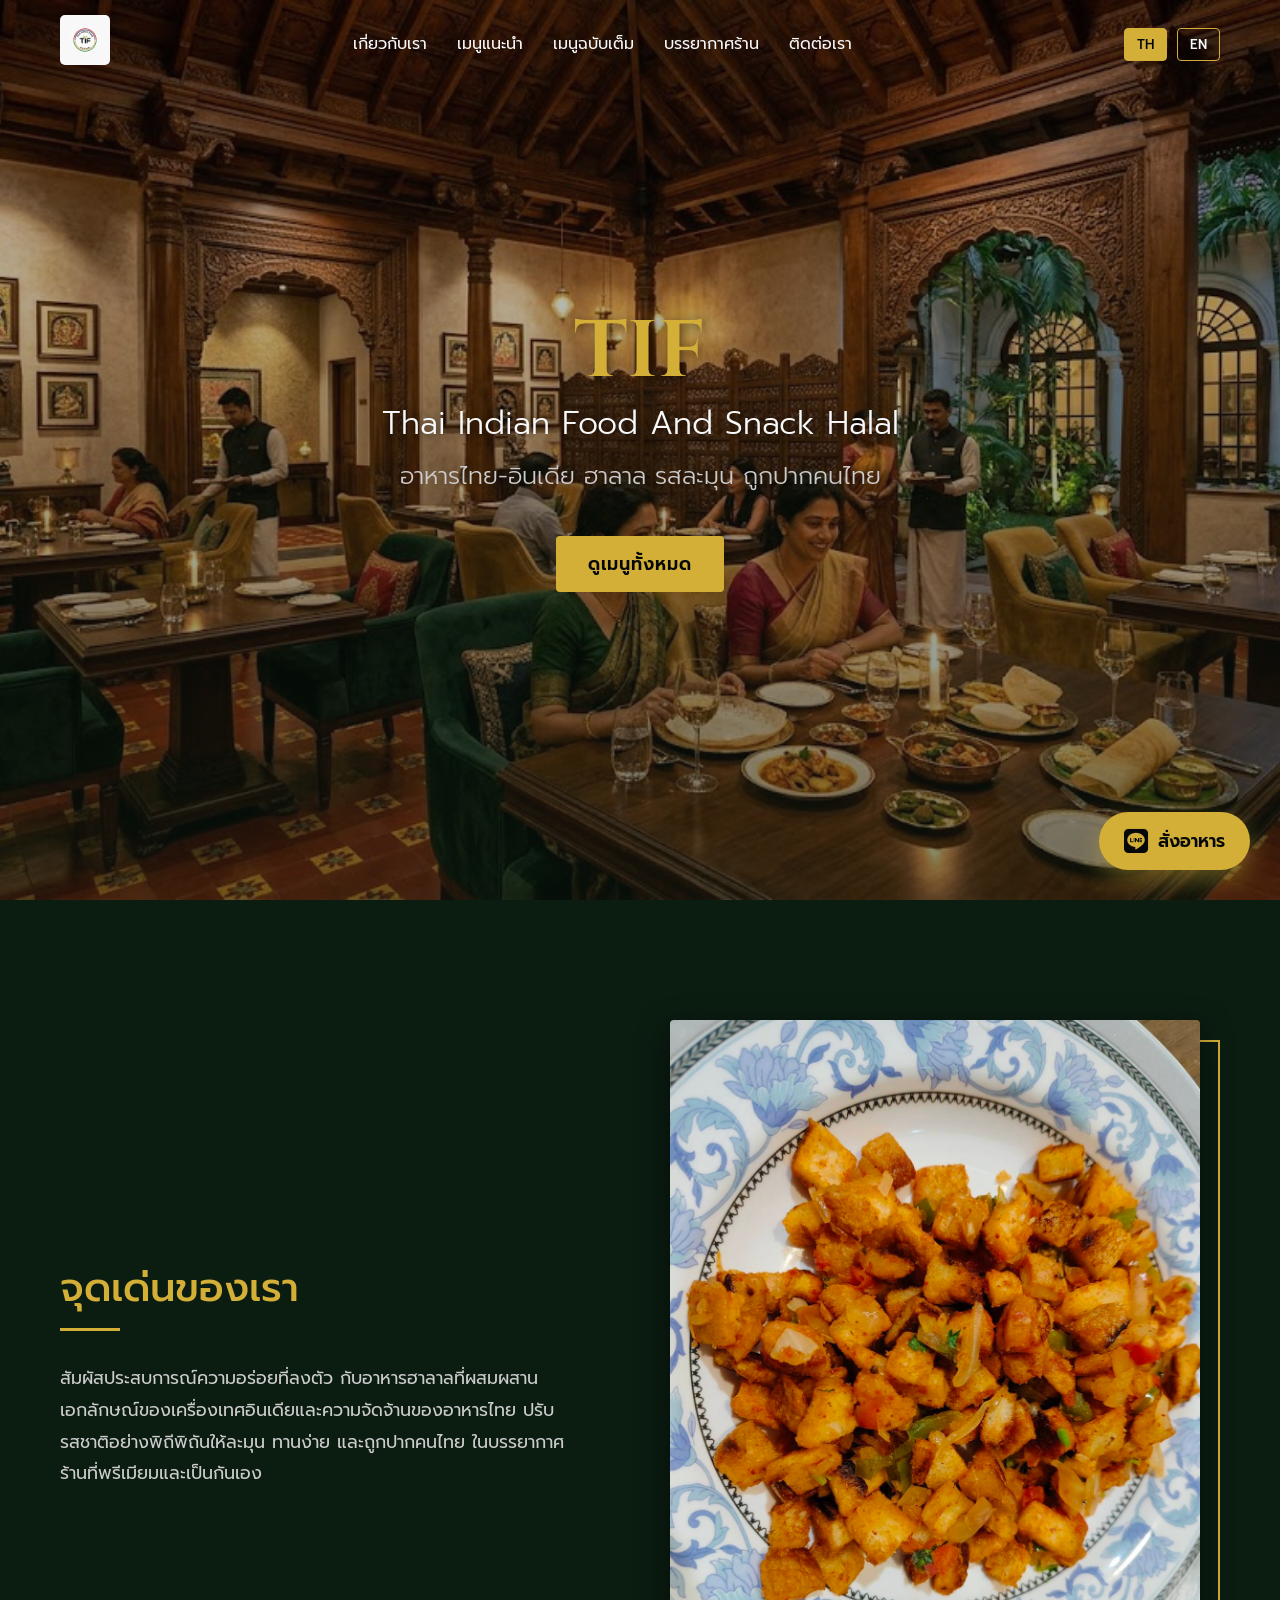
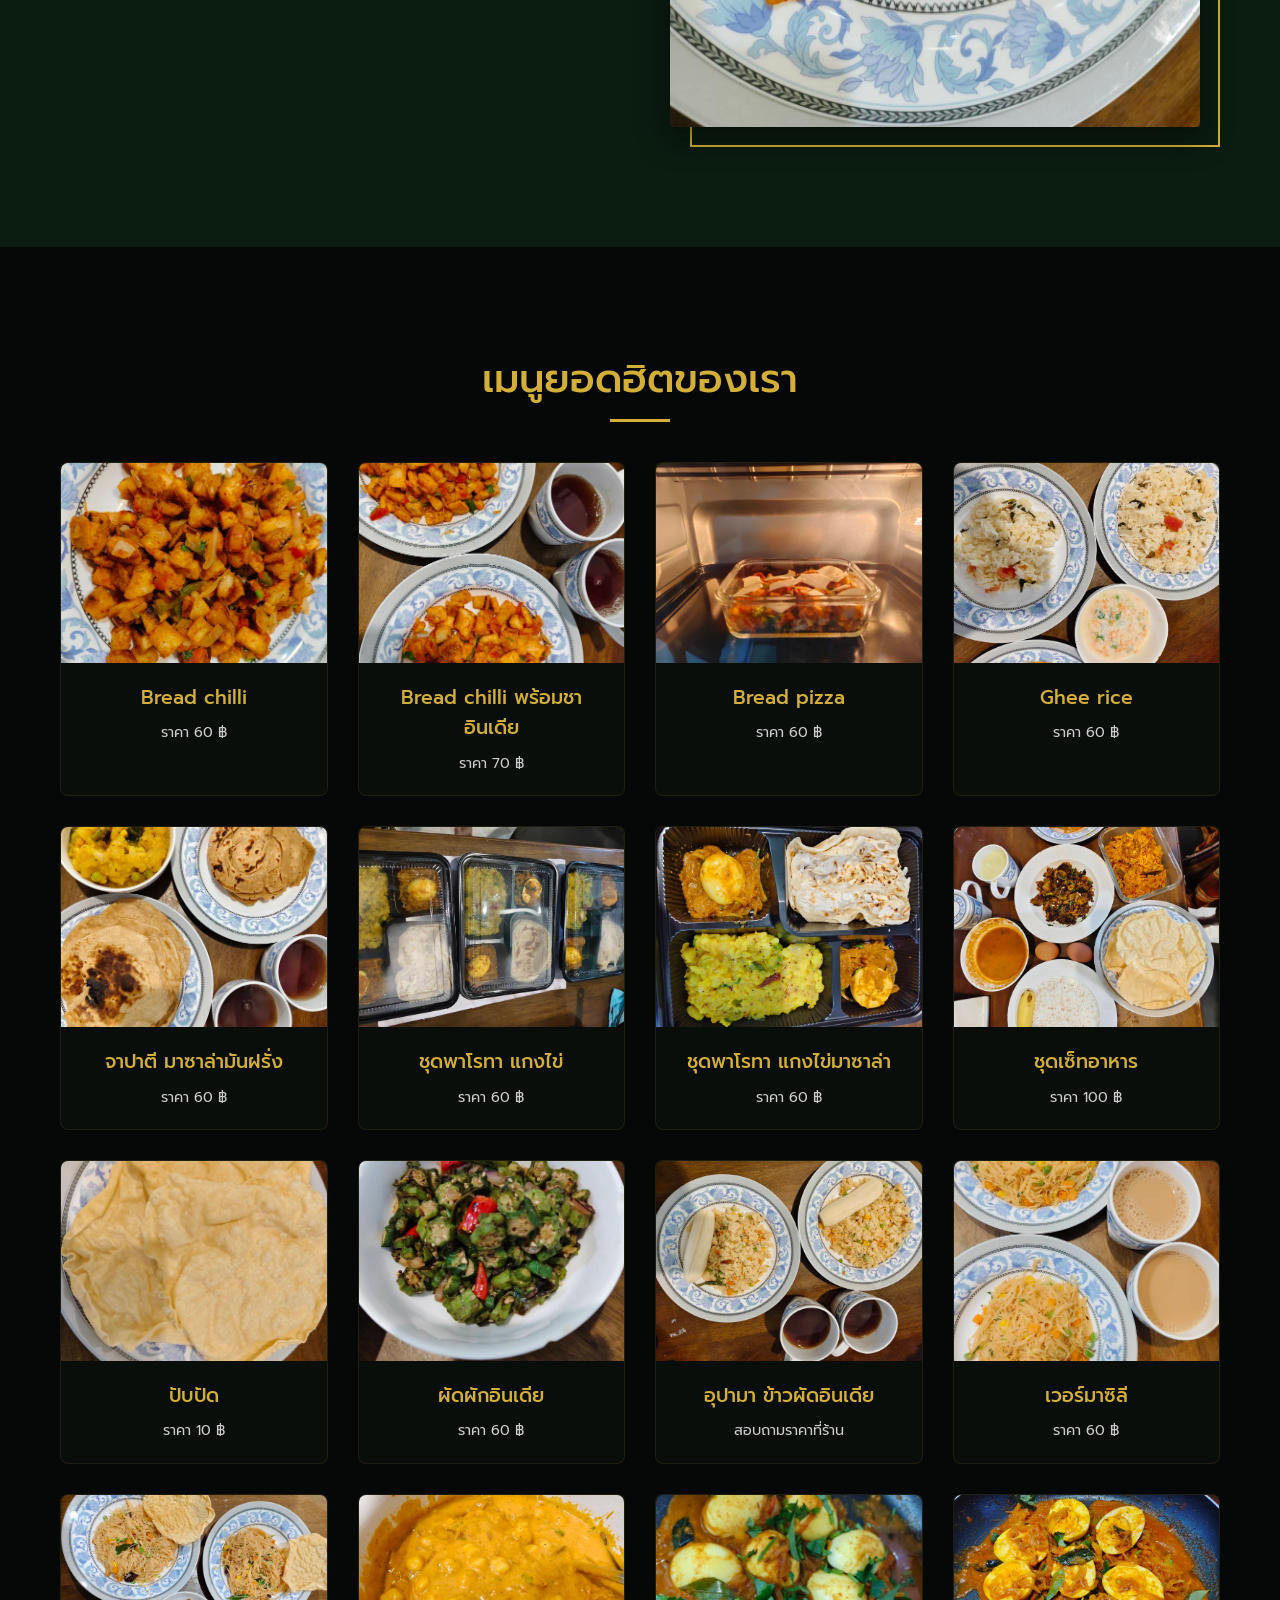
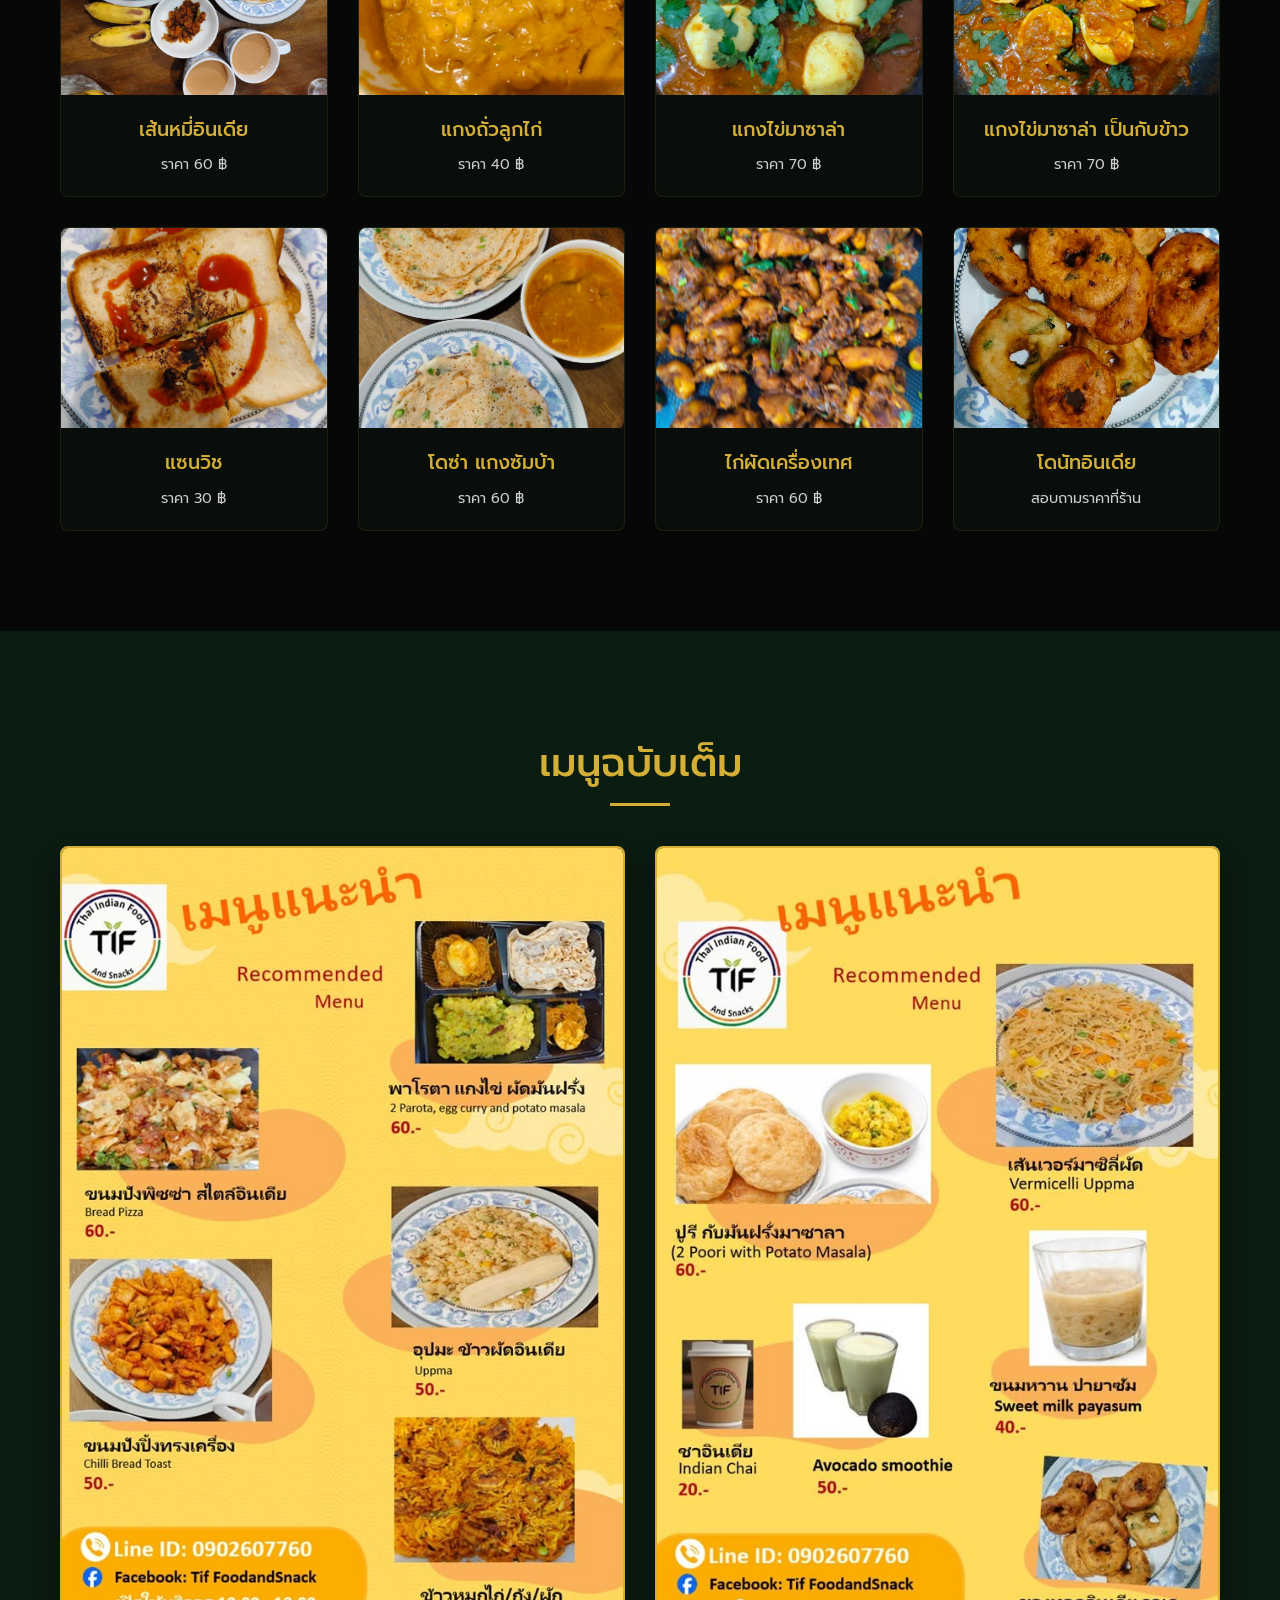
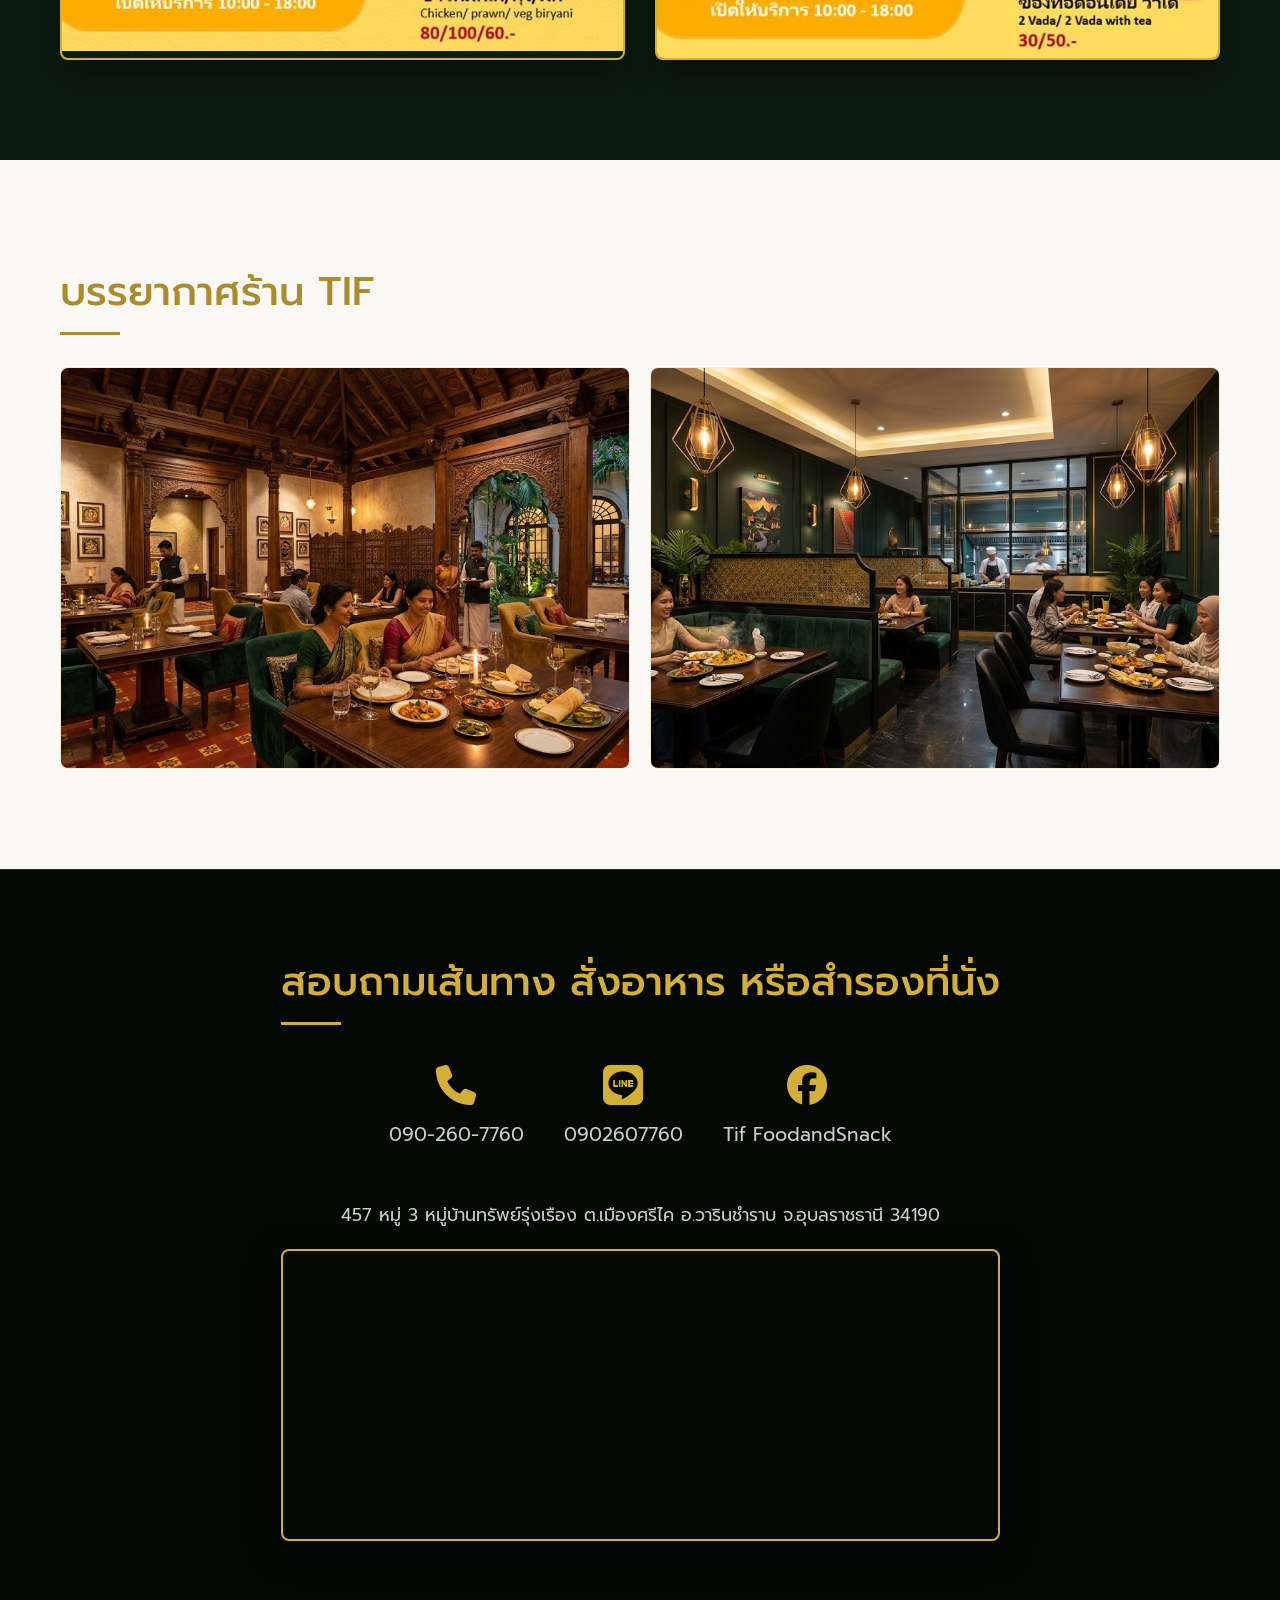
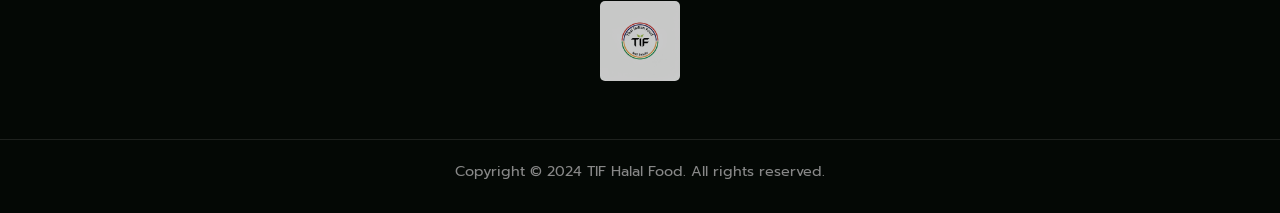
==== commit 03abe50a: "Add responsive floating order button" ====
--- a/index.html
+++ b/index.html
@@ -163,6 +163,12 @@
         </div>
     </footer>
 
+    <!-- Floating Order Button -->
+    <a href="https://line.me/ti/p/~0902607760" target="_blank" class="floating-order-btn">
+        <i class="fa-brands fa-line"></i>
+        <span data-th="สั่งอาหาร" data-en="Order Now">สั่งอาหาร</span>
+    </a>
+
     <script>
         // Smooth scrolling for anchor links
         document.querySelectorAll('a[href^="#"]').forEach(anchor => {
--- a/style.css
+++ b/style.css
@@ -450,6 +450,38 @@
     color: var(--black);
 }
 
+/* Floating Order Button */
+.floating-order-btn {
+    position: fixed;
+    bottom: 30px;
+    right: 30px;
+    background-color: var(--gold);
+    color: var(--black);
+    padding: 15px 25px;
+    border-radius: 50px;
+    display: flex;
+    align-items: center;
+    gap: 10px;
+    font-family: var(--font-body);
+    font-weight: 600;
+    font-size: 1.1rem;
+    box-shadow: 0 10px 25px rgba(212, 175, 55, 0.4);
+    z-index: 999;
+    transition: var(--transition);
+    text-decoration: none;
+}
+
+.floating-order-btn i {
+    font-size: 1.5rem;
+}
+
+.floating-order-btn:hover {
+    transform: translateY(-5px) scale(1.05);
+    background-color: #fff;
+    color: var(--black);
+    box-shadow: 0 15px 30px rgba(255, 255, 255, 0.4);
+}
+
 /* Responsive Design */
 @media (max-width: 992px) {
     .headline { font-size: 4rem; }
@@ -463,6 +495,12 @@
 @media (max-width: 768px) {
     .nav-links { display: none; } /* Simple mobile hidden nav for now */
     .lang-switch { margin-left: auto; }
+    .floating-order-btn {
+        bottom: 20px;
+        right: 20px;
+        padding: 12px 20px;
+        font-size: 1rem;
+    }
     .headline { font-size: 3rem; }
     .sub-headline { font-size: 1.2rem; }
     .section-title { font-size: 2rem; }
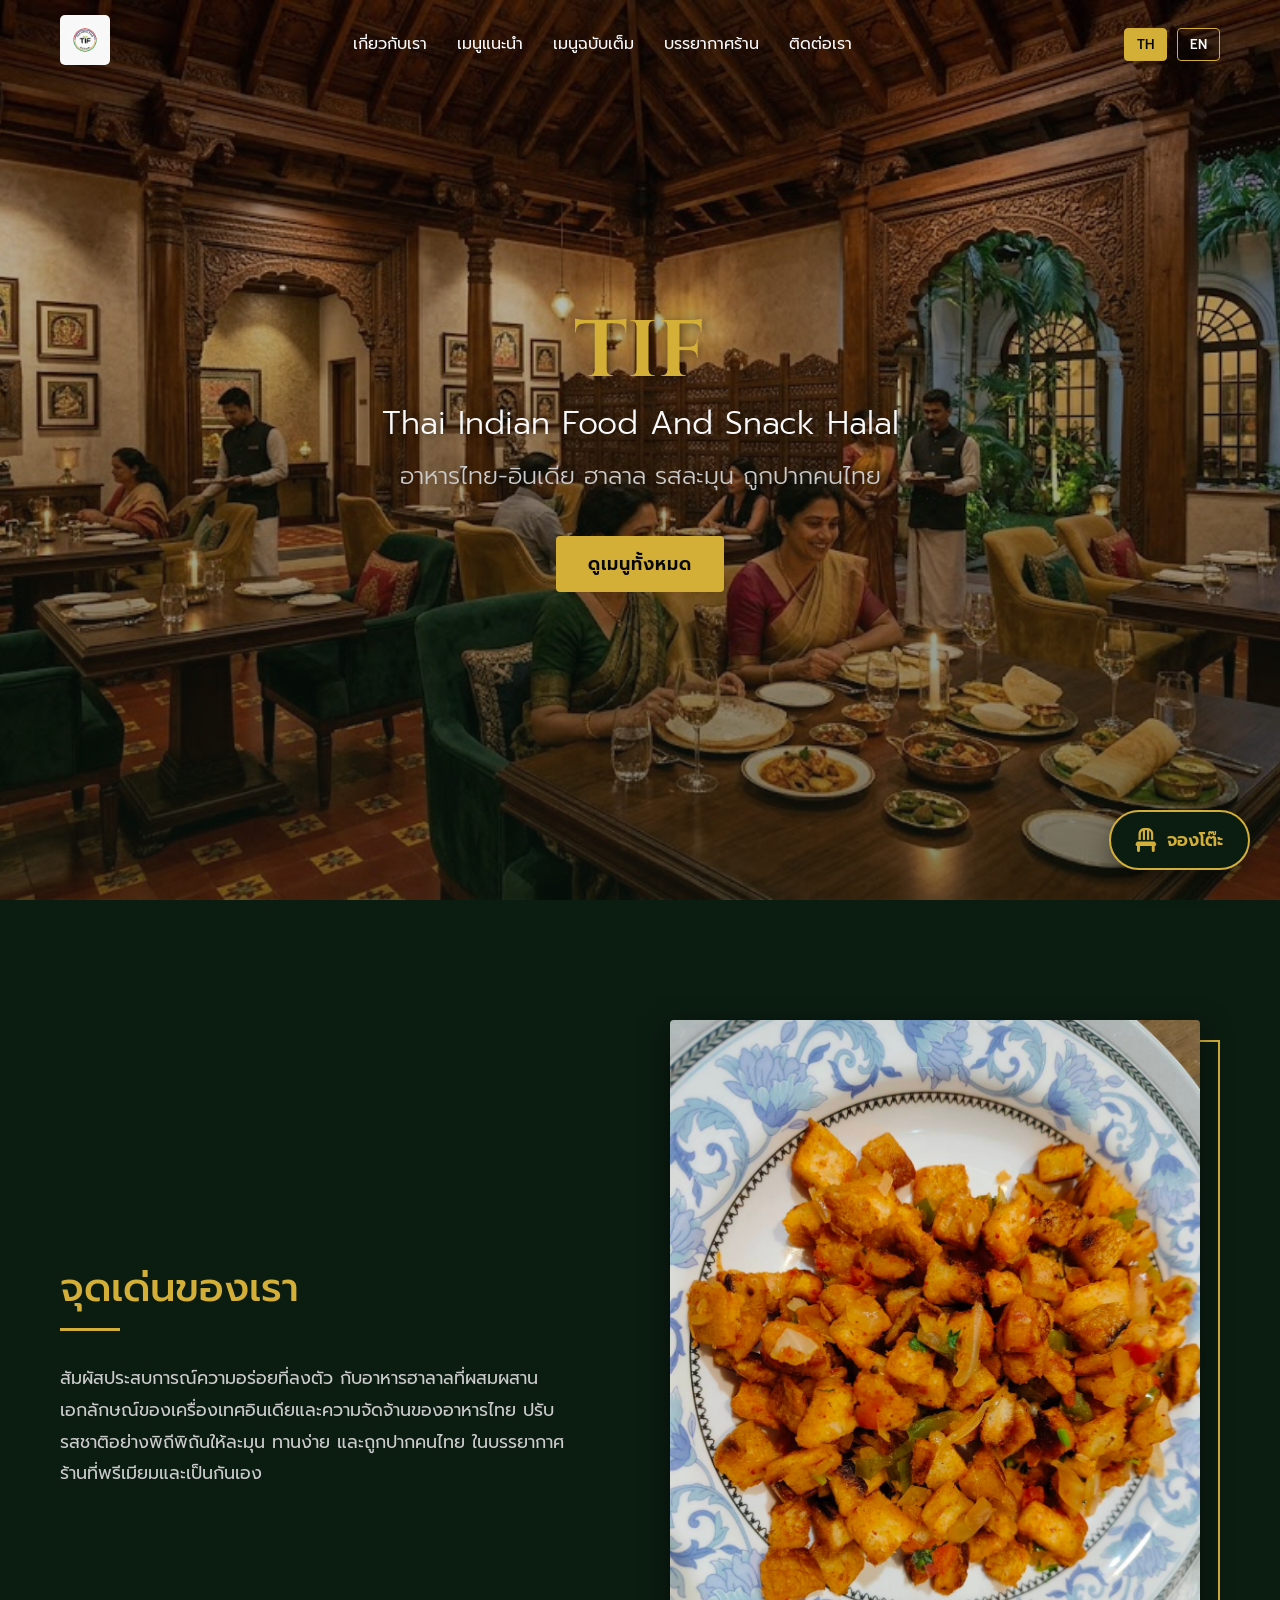
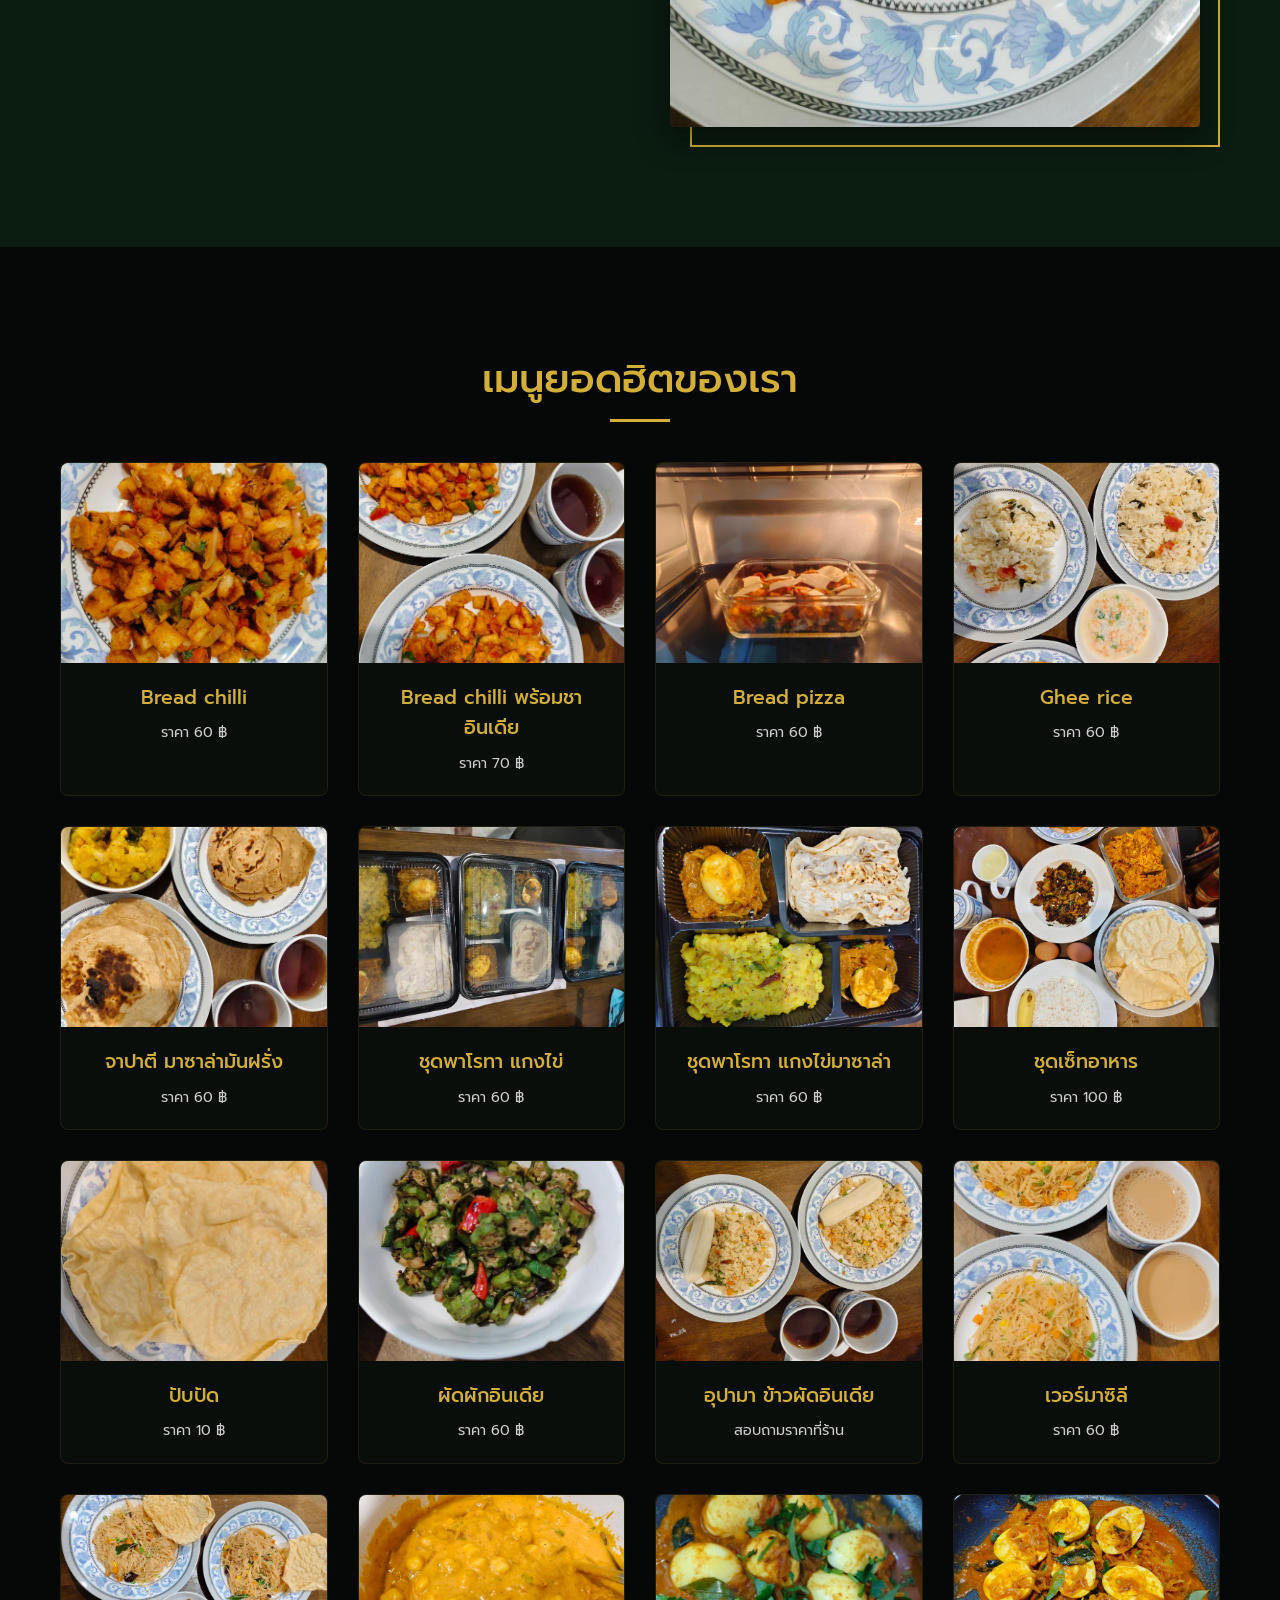
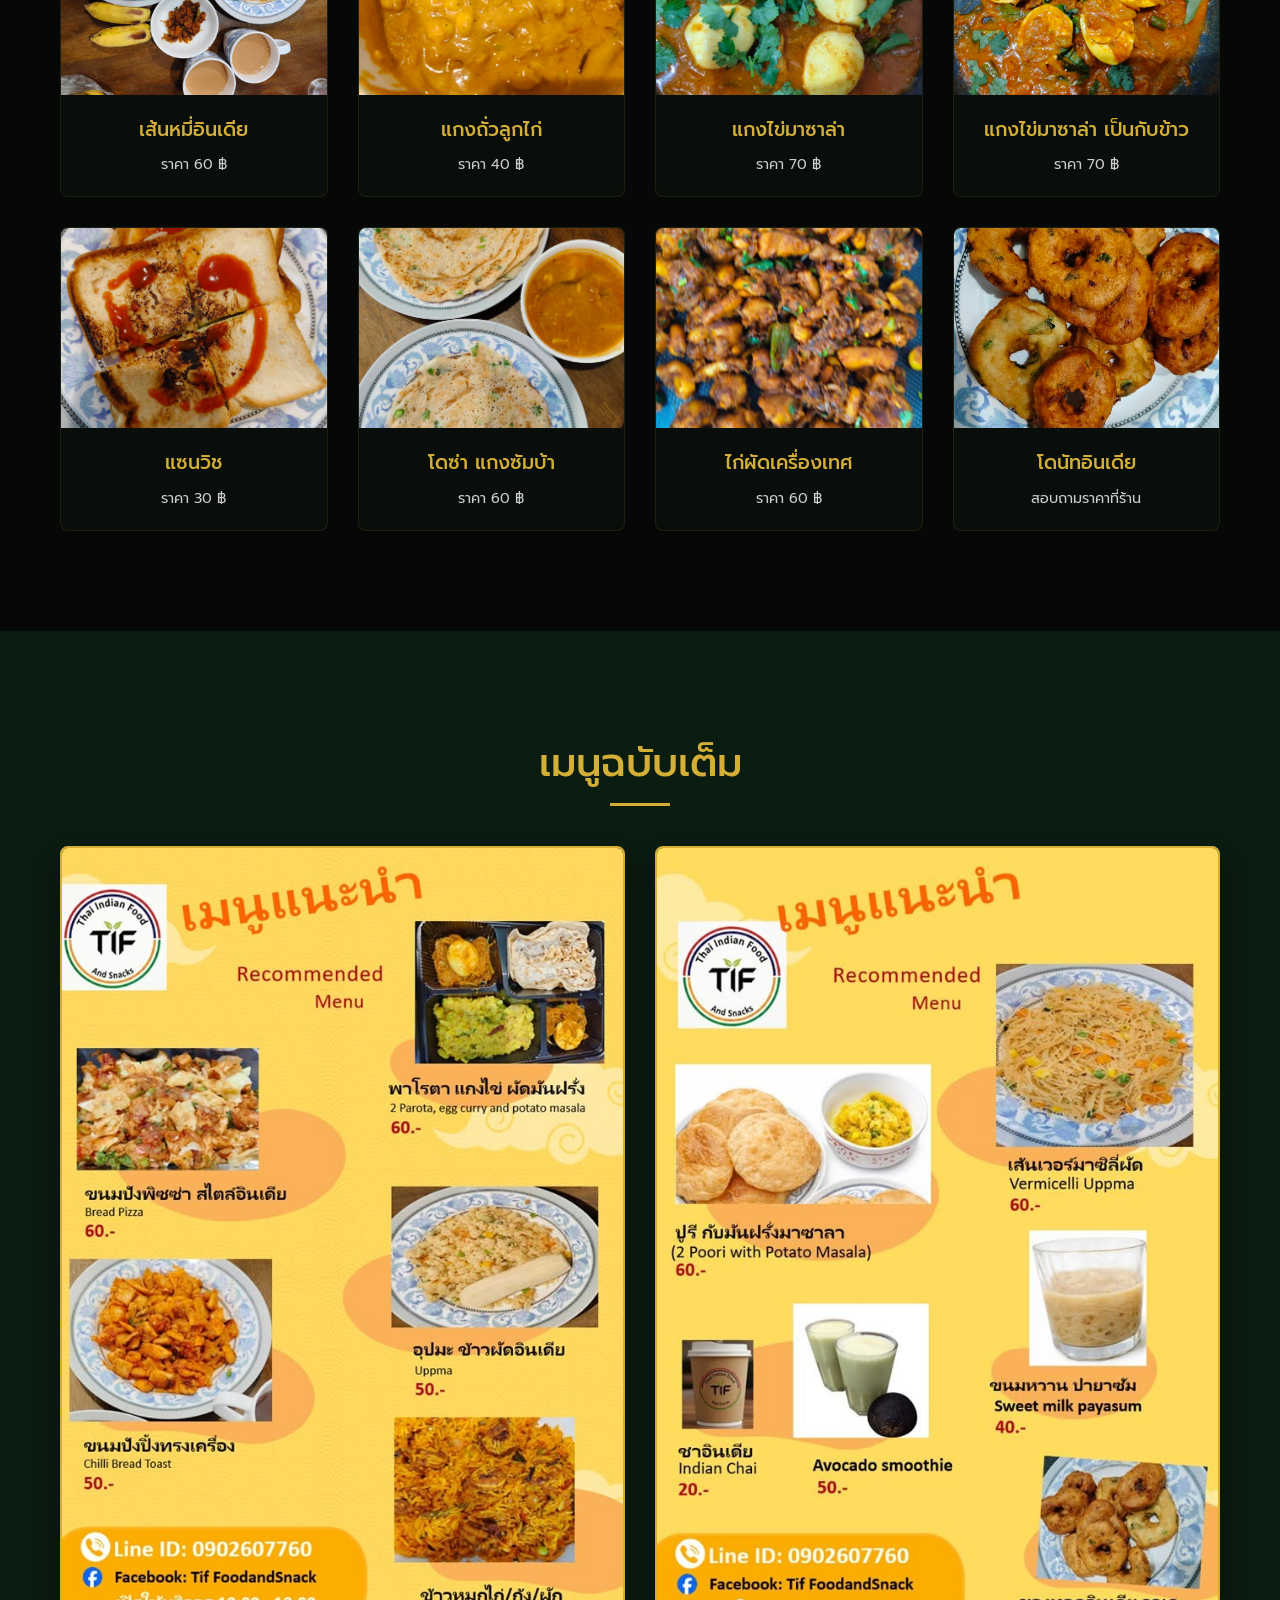
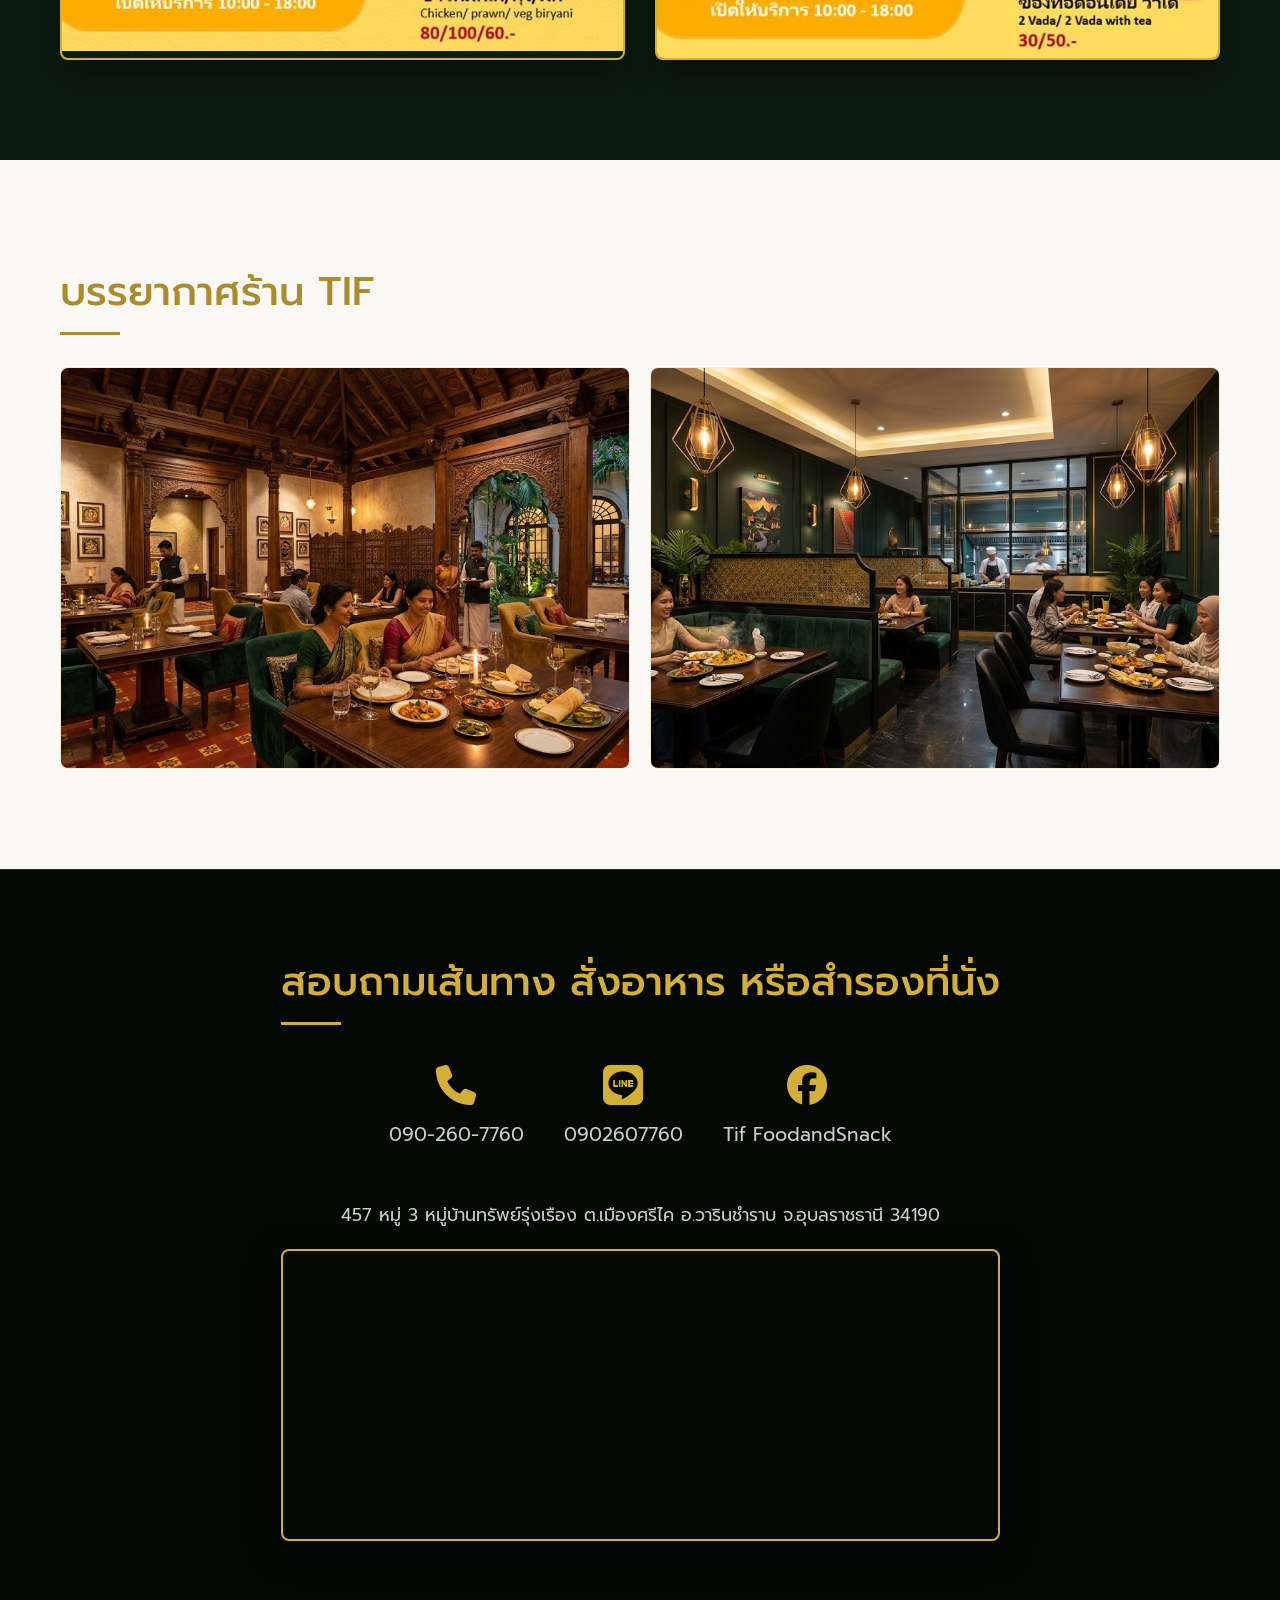
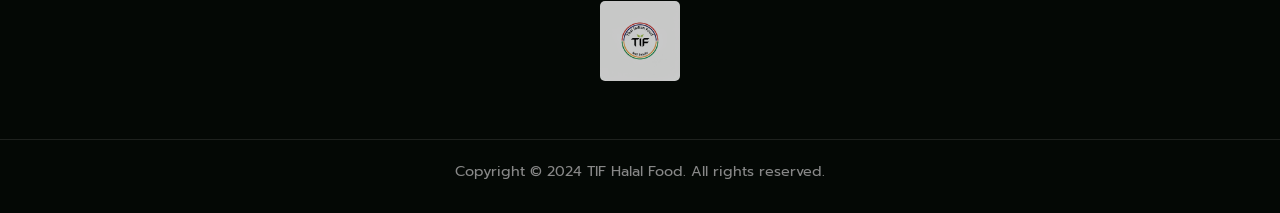
==== commit 2d825678: "Update booking modal, admin dashboard, and Supabase integration" ====
--- a/index.html
+++ b/index.html
@@ -163,11 +163,54 @@
         </div>
     </footer>
 
-    <!-- Floating Order Button -->
-    <a href="https://line.me/ti/p/~0902607760" target="_blank" class="floating-order-btn">
-        <i class="fa-brands fa-line"></i>
-        <span data-th="สั่งอาหาร" data-en="Order Now">สั่งอาหาร</span>
-    </a>
+    <!-- Floating Action Buttons -->
+    <div class="floating-actions">
+        <button id="openBookingBtn" class="floating-btn btn-book">
+            <i class="fa-solid fa-chair"></i>
+            <span data-th="จองโต๊ะ" data-en="Book Table">จองโต๊ะ</span>
+        </button>
+    </div>
+
+    <!-- Booking Modal -->
+    <div class="modal-overlay" id="bookingModal">
+        <div class="modal-content">
+            <button class="close-modal" id="closeBookingBtn"><i class="fa-solid fa-xmark"></i></button>
+            <h2 class="modal-title" style="color: var(--gold); font-family: var(--font-heading); margin-bottom: 5px;" data-th="จองโต๊ะ" data-en="Book a Table">จองโต๊ะ</h2>
+            <p class="modal-desc" style="color: var(--gray); margin-bottom: 20px;" data-th="กรุณากรอกข้อมูลเพื่อสำรองที่นั่ง" data-en="Please fill out your details to reserve.">กรุณากรอกข้อมูลเพื่อสำรองที่นั่ง</p>
+            
+            <form id="bookingForm" class="booking-form">
+                <div class="form-group">
+                    <label data-th="ชื่อ-นามสกุล" data-en="Full Name">ชื่อ-นามสกุล</label>
+                    <input type="text" required>
+                </div>
+                <div class="form-group">
+                    <label data-th="เบอร์โทรศัพท์" data-en="Phone Number">เบอร์โทรศัพท์</label>
+                    <input type="tel" required>
+                </div>
+                <div class="form-row">
+                    <div class="form-group">
+                        <label data-th="วันที่" data-en="Date">วันที่</label>
+                        <input type="date" required>
+                    </div>
+                    <div class="form-group">
+                        <label data-th="เวลา" data-en="Time">เวลา</label>
+                        <input type="time" required>
+                    </div>
+                </div>
+                <div class="form-group">
+                    <label data-th="จำนวนคน" data-en="Guests">จำนวนคน</label>
+                    <select required>
+                        <option value="1" data-th="1 ท่าน" data-en="1 Person">1 ท่าน</option>
+                        <option value="2" selected data-th="2 ท่าน" data-en="2 People">2 ท่าน</option>
+                        <option value="3" data-th="3 ท่าน" data-en="3 People">3 ท่าน</option>
+                        <option value="4" data-th="4 ท่าน" data-en="4 People">4 ท่าน</option>
+                        <option value="5+" data-th="5 ท่านขึ้นไป" data-en="5+ People">5 ท่านขึ้นไป</option>
+                    </select>
+                </div>
+                <button type="submit" class="submit-btn" style="margin-top: 15px; width: 100%;" data-th="ยืนยันการจอง" data-en="Confirm Booking">ยืนยันการจอง</button>
+            </form>
+        </div>
+    </div>
 
     <script>
         // Smooth scrolling for anchor links
@@ -203,6 +246,34 @@
         // Initialize language
         const savedLang = localStorage.getItem('tif-lang') || 'th';
         switchLang(savedLang);
+
+        // Booking Modal Logic
+        const bookingModal = document.getElementById('bookingModal');
+        const openBookingBtn = document.getElementById('openBookingBtn');
+        const closeBookingBtn = document.getElementById('closeBookingBtn');
+        const bookingForm = document.getElementById('bookingForm');
+
+        openBookingBtn.addEventListener('click', () => {
+            bookingModal.classList.add('active');
+        });
+
+        closeBookingBtn.addEventListener('click', () => {
+            bookingModal.classList.remove('active');
+        });
+
+        bookingModal.addEventListener('click', (e) => {
+            if (e.target === bookingModal) {
+                bookingModal.classList.remove('active');
+            }
+        });
+
+        bookingForm.addEventListener('submit', (e) => {
+            e.preventDefault();
+            const successMsg = savedLang === 'en' ? '🎉 Booking Successful! We will contact you shortly.' : '🎉 ทำการจองสำเร็จ! ทางร้านจะติดต่อกลับเพื่อยืนยันเร็วๆนี้';
+            alert(successMsg);
+            bookingForm.reset();
+            bookingModal.classList.remove('active');
+        });
     </script>
 </body>
 </html>
--- a/style.css
+++ b/style.css
@@ -450,13 +450,18 @@
     color: var(--black);
 }
 
-/* Floating Order Button */
-.floating-order-btn {
+/* Floating Action Buttons */
+.floating-actions {
     position: fixed;
     bottom: 30px;
     right: 30px;
-    background-color: var(--gold);
-    color: var(--black);
+    display: flex;
+    flex-direction: column;
+    gap: 15px;
+    z-index: 999;
+}
+
+.floating-btn {
     padding: 15px 25px;
     border-radius: 50px;
     display: flex;
@@ -465,21 +470,163 @@
     font-family: var(--font-body);
     font-weight: 600;
     font-size: 1.1rem;
-    box-shadow: 0 10px 25px rgba(212, 175, 55, 0.4);
-    z-index: 999;
-    transition: var(--transition);
     text-decoration: none;
-}
-
-.floating-order-btn i {
+    border: none;
+    cursor: pointer;
+    box-shadow: 0 10px 25px rgba(0, 0, 0, 0.4);
+    transition: var(--transition);
+}
+
+.floating-btn i {
     font-size: 1.5rem;
 }
 
-.floating-order-btn:hover {
+.floating-btn:hover {
     transform: translateY(-5px) scale(1.05);
-    background-color: #fff;
+    box-shadow: 0 15px 30px rgba(0, 0, 0, 0.5);
+}
+
+.btn-book {
+    background-color: var(--dark-green);
+    color: var(--gold);
+    border: 2px solid var(--gold);
+}
+
+.btn-book:hover {
+    background-color: var(--gold);
     color: var(--black);
-    box-shadow: 0 15px 30px rgba(255, 255, 255, 0.4);
+}
+
+.btn-line {
+    background-color: #00B900;
+    color: white;
+}
+
+.btn-line:hover {
+    background-color: #009900;
+}
+
+/* Modal */
+.modal-overlay {
+    position: fixed;
+    top: 0;
+    left: 0;
+    width: 100%;
+    height: 100%;
+    background: rgba(0, 0, 0, 0.8);
+    backdrop-filter: blur(5px);
+    -webkit-backdrop-filter: blur(5px);
+    display: flex;
+    align-items: center;
+    justify-content: center;
+    z-index: 2000;
+    opacity: 0;
+    visibility: hidden;
+    transition: var(--transition);
+}
+
+.modal-overlay.active {
+    opacity: 1;
+    visibility: visible;
+}
+
+.modal-content {
+    background: #111;
+    border: 2px solid var(--gold);
+    border-radius: 16px;
+    padding: 2.5rem;
+    width: 90%;
+    max-width: 500px;
+    position: relative;
+    transform: translateY(20px);
+    transition: var(--transition);
+    box-shadow: 0 15px 35px rgba(212,175,55,0.2);
+}
+
+.modal-overlay.active .modal-content {
+    transform: translateY(0);
+}
+
+.close-modal {
+    position: absolute;
+    top: 15px;
+    right: 20px;
+    background: transparent;
+    border: none;
+    color: var(--gray);
+    font-size: 1.5rem;
+    cursor: pointer;
+    transition: var(--transition);
+}
+
+.close-modal:hover {
+    color: var(--gold);
+}
+
+.booking-form {
+    display: flex;
+    flex-direction: column;
+    gap: 15px;
+}
+
+.form-group {
+    display: flex;
+    flex-direction: column;
+    gap: 5px;
+}
+
+.form-row {
+    display: flex;
+    gap: 15px;
+}
+
+.form-row .form-group {
+    flex: 1;
+}
+
+.booking-form label {
+    font-size: 0.9rem;
+    color: #fff;
+    font-weight: 500;
+}
+
+.booking-form input, .booking-form select {
+    background: rgba(255, 255, 255, 0.05);
+    border: 1px solid var(--gray);
+    color: #fff;
+    padding: 10px 15px;
+    border-radius: 8px;
+    font-family: var(--font-body);
+    font-size: 1rem;
+    transition: var(--transition);
+    outline: none;
+}
+
+.booking-form input:focus, .booking-form select:focus {
+    border-color: var(--gold);
+    background: rgba(255, 255, 255, 0.1);
+}
+
+.booking-form select option {
+    background: #111;
+    color: #fff;
+}
+
+.submit-btn {
+    background: var(--gold);
+    color: var(--black);
+    border: none;
+    padding: 12px 24px;
+    border-radius: 8px;
+    font-family: var(--font-body);
+    font-weight: 600;
+    font-size: 1rem;
+    cursor: pointer;
+    transition: var(--transition);
+}
+
+.submit-btn:hover {
+    background: #fff;
 }
 
 /* Responsive Design */
@@ -495,11 +642,17 @@
 @media (max-width: 768px) {
     .nav-links { display: none; } /* Simple mobile hidden nav for now */
     .lang-switch { margin-left: auto; }
-    .floating-order-btn {
-        bottom: 20px;
-        right: 20px;
+    .floating-actions {
+        bottom: 15px;
+        right: 15px;
+        gap: 10px;
+    }
+    .floating-btn {
         padding: 12px 20px;
         font-size: 1rem;
+    }
+    .floating-btn i {
+        font-size: 1.2rem;
     }
     .headline { font-size: 3rem; }
     .sub-headline { font-size: 1.2rem; }
